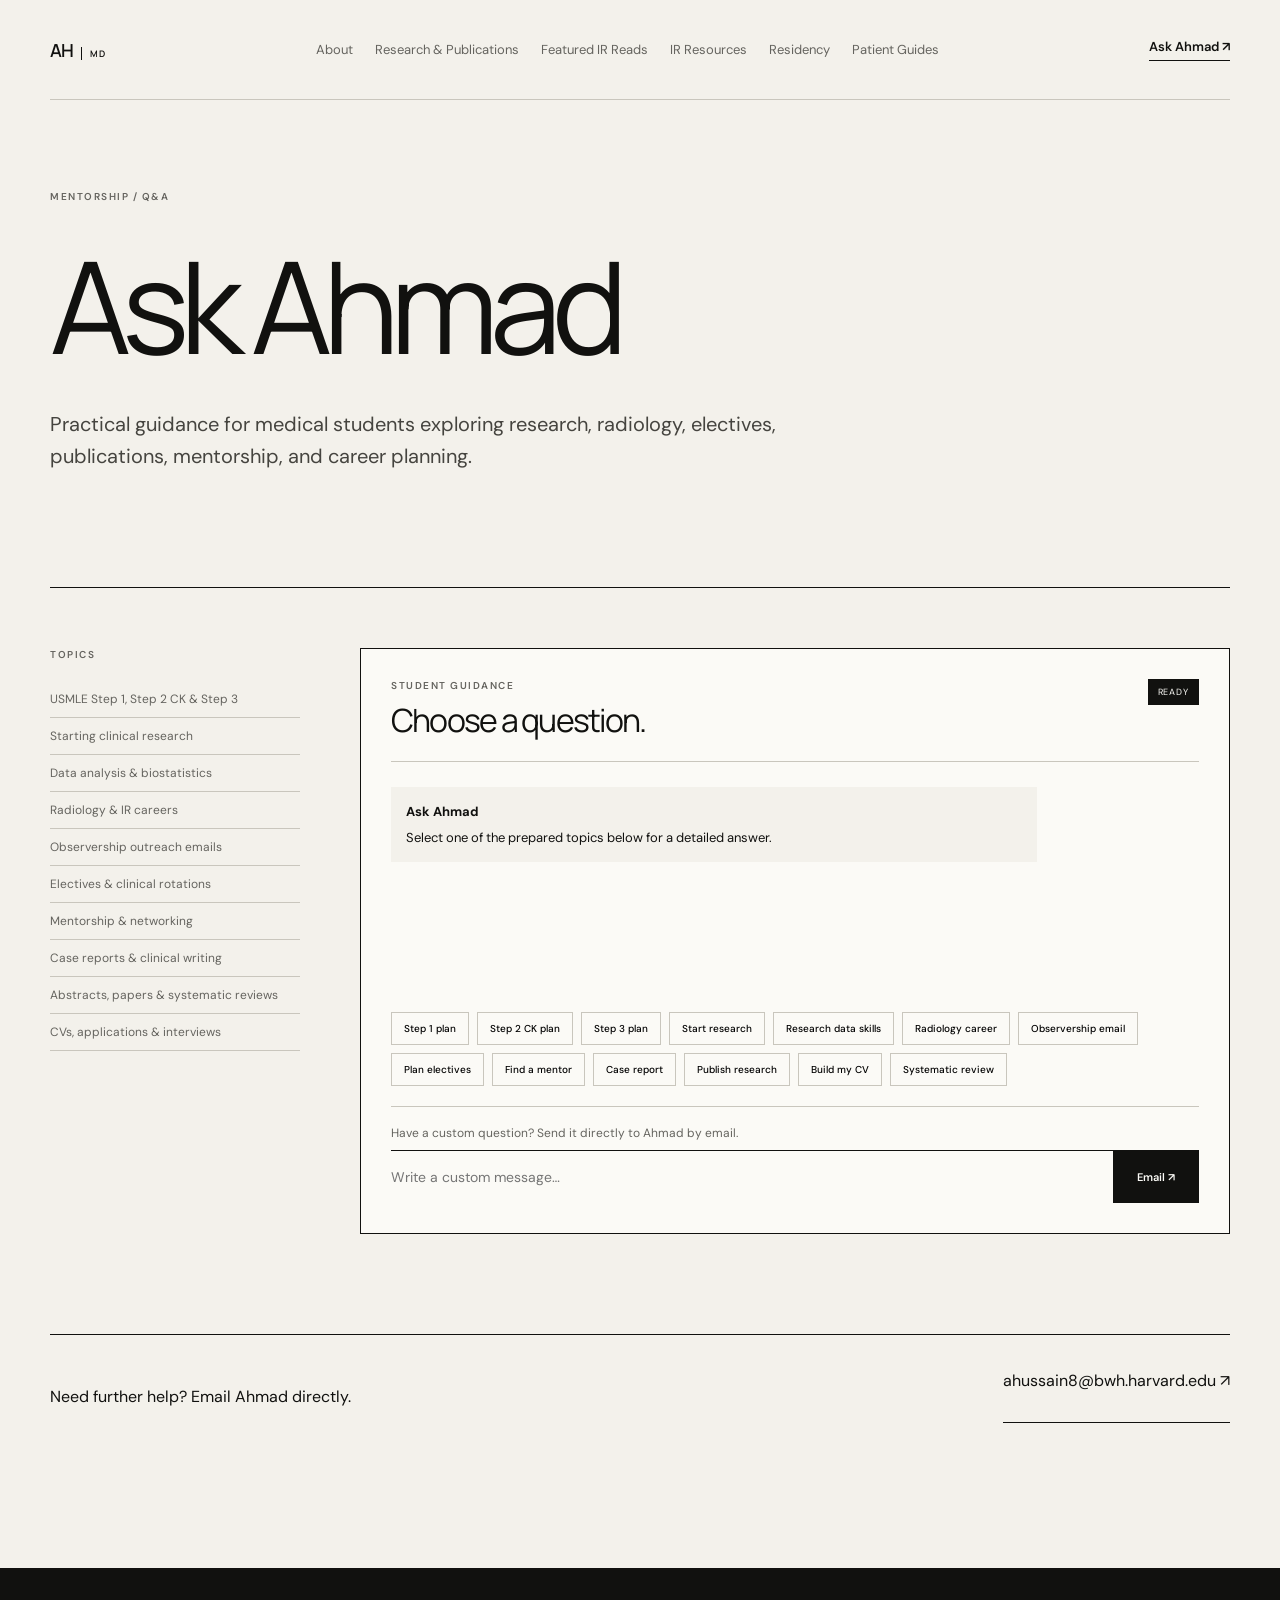
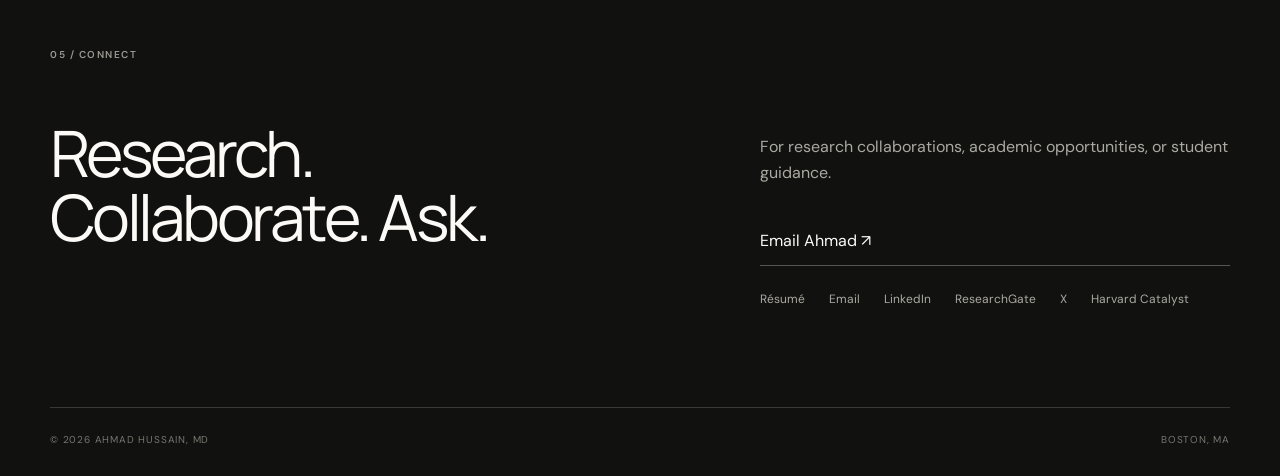
==== ask-ahmad.html @ f0d3812d "Improve mobile publications and expand residency guidance" ====
<!doctype html><html lang="en"><head><meta charset="utf-8"><meta name="viewport" content="width=device-width,initial-scale=1"><title>Ask Ahmad | Ahmad Hussain, MD</title><meta name="description" content="Ask Ahmad about research, radiology, mentorship, and medical career planning."><link rel="stylesheet" href="style.css?v=15"></head><body>
<nav class="nav shell"><a class="monogram" href="index.html">AH<span>MD</span></a><div class="navlinks"><a href="index.html">About</a><a href="research.html">Research & Publications</a><a href="featured-reads.html">Featured IR Reads</a><a href="resources.html">IR Resources</a><a href="residency.html">Residency</a><a href="patient-guides.html">Patient Guides</a></div><a class="contact-link active" href="ask-ahmad.html">Ask Ahmad &#8599;&#65038;</a></nav>
<main class="page shell"><header class="page-header"><p class="section-number">Mentorship / Q&A</p><h1>Ask Ahmad</h1><p>Practical guidance for medical students exploring research, radiology, electives, publications, mentorship, and career planning.</p></header>
<section class="ask-layout"><aside><p class="section-number">Topics</p><ul><li>USMLE Step 1, Step 2 CK &amp; Step 3</li><li>Starting clinical research</li><li>Data analysis &amp; biostatistics</li><li>Radiology &amp; IR careers</li><li>Observership outreach emails</li><li>Electives &amp; clinical rotations</li><li>Mentorship &amp; networking</li><li>Case reports &amp; clinical writing</li><li>Abstracts, papers &amp; systematic reviews</li><li>CVs, applications &amp; interviews</li></ul></aside><section class="chatbot-panel" aria-labelledby="ask-title"><div class="chatbot-header"><div><p class="section-number">Student guidance</p><h2 id="ask-title">Choose a question.</h2></div><span>Ready</span></div><div class="chat-window" id="askAhmadMessages" aria-live="polite"><div class="chat-message bot"><strong>Ask Ahmad</strong><span>Select one of the prepared topics below for a detailed answer.</span></div></div><div class="prompt-chips"><button type="button" data-question="How should I prepare for USMLE Step 1?">Step 1 plan</button><button type="button" data-question="How should I prepare for USMLE Step 2 CK?">Step 2 CK plan</button><button type="button" data-question="How should I prepare for USMLE Step 3?">Step 3 plan</button><button type="button" data-question="How do I start clinical research as a medical student?">Start research</button><button type="button" data-question="What data analysis skills do I need for clinical research?">Research data skills</button><button type="button" data-question="How can I build a career in radiology or interventional radiology?">Radiology career</button><button type="button" data-question="How do I write an email requesting an observership?">Observership email</button><button type="button" data-question="How should I choose and prepare for clinical electives?">Plan electives</button><button type="button" data-question="How do I find and work well with a research mentor?">Find a mentor</button><button type="button" data-question="How do I write and publish a case report?">Case report</button><button type="button" data-question="How do I turn a research project into an abstract or paper?">Publish research</button><button type="button" data-question="How can I build a strong radiology CV?">Build my CV</button><button type="button" data-question="How do I conduct a systematic review?">Systematic review</button></div><p class="custom-question-note">Have a custom question? Send it directly to Ahmad by email.</p><form class="chat-form" id="askAhmadForm"><label class="sr-only" for="askAhmadInput">Custom message for Ahmad</label><input id="askAhmadInput" class="chat-input" type="text" placeholder="Write a custom message…" autocomplete="off"><button class="chat-submit" type="submit">Email &#8599;&#65038;</button></form></section></section>
<section class="direct-contact"><p>Need further help? Email Ahmad directly.</p><a href="mailto:ahussain8@bwh.harvard.edu">ahussain8@bwh.harvard.edu &#8599;&#65038;</a></section></main>
<footer><div class="shell footer-grid"><div><p class="section-number">05 / Connect</p><h2>Research.<br>Collaborate. Ask.</h2></div><div class="footer-contact"><p>For research collaborations, academic opportunities, or student guidance.</p><a href="mailto:ahussain8@bwh.harvard.edu">Email Ahmad &#8599;&#65038;</a><div><a href="Ahmad_Hussain_Resume.pdf" download>Résumé</a><a href="mailto:ahussain8@bwh.harvard.edu">Email</a><a href="https://www.linkedin.com/in/ahmad-hussain-md-6a63331b9" target="_blank" rel="noopener noreferrer">LinkedIn</a><a href="https://www.researchgate.net/profile/Ahmad-Hussain-10" target="_blank" rel="noopener noreferrer">ResearchGate</a><a href="https://x.com/ahmadhussainmd" target="_blank" rel="noopener noreferrer">X</a><a href="https://connects.catalyst.harvard.edu/profiles/display/305784934" target="_blank" rel="noopener noreferrer">Harvard Catalyst</a></div></div></div><div class="shell copyright"><span>© 2026 Ahmad Hussain, MD</span><span>Boston, MA</span></div></footer><script src="askahmad.js?v=5"></script></body></html>
---- style.css ----
@import url('https://fonts.googleapis.com/css2?family=DM+Sans:wght@400;500;600&family=Manrope:wght@400;500;600&display=swap');
:root{--paper:#f3f1eb;--ink:#11110f;--muted:#65645f;--line:#c9c6bd;--white:#fbfaf6}*{box-sizing:border-box}html{scroll-behavior:smooth}body{margin:0;background:var(--paper);color:var(--ink);font-family:"DM Sans",Arial,sans-serif}a{color:inherit;text-decoration:none}.shell{width:min(1180px,calc(100% - 48px));margin:auto}.nav{height:100px;display:flex;align-items:center;justify-content:space-between;border-bottom:1px solid var(--line);font-size:13px}.monogram{font:600 18px "Manrope";letter-spacing:-.06em}.monogram span{margin-left:8px;padding-left:8px;border-left:1px solid;font-size:9px;letter-spacing:.1em}.navlinks,.socials{display:flex;gap:22px;color:var(--muted)}.contact-link{border-bottom:1px solid;padding-bottom:5px}.hero{min-height:760px;padding:92px 0 45px;display:flex;flex-direction:column}.eyebrow,.section-number{text-transform:uppercase;letter-spacing:.15em;font-size:10px;font-weight:600}.eyebrow{display:flex;gap:10px;align-items:center;color:var(--muted)}.eyebrow i{width:6px;height:6px;background:var(--ink);border-radius:50%}.hero h1{font:400 clamp(65px,10.5vw,145px)/.88 "Manrope";letter-spacing:-.075em;margin:70px 0 55px;white-space:nowrap}.hero h1 span{color:var(--ink)}.hero-grid{display:grid;grid-template-columns:1.75fr .6fr .72fr;gap:38px;margin-top:auto;align-items:end}.lead{font:400 clamp(24px,3vw,40px)/1.18 "Manrope";letter-spacing:-.035em;margin:0}.portrait{margin:0;min-height:245px;position:relative;overflow:hidden;background:#d7d5cf;align-self:stretch}.portrait img{position:absolute;width:100%;height:100%;object-fit:cover;object-position:center 23%;filter:saturate(.78) contrast(1.03)}.portrait figcaption{position:absolute;bottom:0;background:var(--ink);color:var(--white);padding:8px 10px;font-size:8px;text-transform:uppercase;letter-spacing:.12em}.hero-meta{border-left:1px solid var(--line);padding-left:28px;font-size:13px}.hero-meta p{color:var(--muted);margin:0 0 8px}.hero-meta p:last-child{margin-top:14px}.hero-footer{border-top:1px solid var(--line);margin-top:58px;padding-top:25px;display:flex;justify-content:space-between;font-size:12px}.primary{font-weight:600}.section-rule{border-top:1px solid var(--ink);padding:38px 0 120px}.section-number{color:var(--muted);margin:0}.statement,.section-head{display:grid;grid-template-columns:1fr 3fr;gap:60px}.section-head{margin-bottom:75px}h2{font:400 clamp(42px,5vw,70px)/1 "Manrope";letter-spacing:-.055em;margin:0}.statement>div>p{max-width:730px;color:#45443f;font-size:18px;line-height:1.65;margin:50px 0 65px}.metrics{border-top:1px solid var(--line);display:grid;grid-template-columns:repeat(3,1fr);padding-top:24px}.metrics div{display:flex;align-items:end;gap:16px}.metrics strong{font:400 52px/1 "Manrope"}.metrics span{color:var(--muted);font-size:11px}.timeline article{display:grid;grid-template-columns:60px 150px 1.15fr 1.4fr;gap:30px;padding:34px 0;border-top:1px solid var(--line)}.timeline article:last-child{border-bottom:1px solid var(--line)}.index,.date{color:var(--muted);font-size:11px}.role h3,.pub-list h3,.edu-grid h3{font:500 20px/1.25 "Manrope";margin:0 0 7px}.role p,.description{font-size:13px;line-height:1.55;margin:0}.role p,.description{color:var(--muted)}.clinical-strip{margin-top:38px;display:grid;grid-template-columns:210px 1fr;font-size:12px;color:var(--muted)}.clinical-strip span{color:var(--ink);font-weight:600;text-transform:uppercase;font-size:10px}.pub-list{border-top:1px solid var(--line)}.pub-list a{display:grid;grid-template-columns:60px 1fr 24px;gap:25px;align-items:center;padding:29px 0;border-bottom:1px solid var(--line)}.pub-list a>span,.pub-list p{color:var(--muted);font-size:11px}.pub-list p{margin:0;text-transform:uppercase;letter-spacing:.06em}.pub-list b{font-weight:400}.edu-grid{display:grid;grid-template-columns:repeat(3,1fr);gap:1px;background:var(--line);border:1px solid var(--line)}.edu-grid article{background:var(--paper);padding:35px;min-height:260px;display:flex;flex-direction:column}.edu-grid span{font-size:10px;color:var(--muted);text-transform:uppercase;letter-spacing:.1em}.edu-grid h3{font-size:24px;margin-top:55px}.edu-grid p{margin-top:auto;color:var(--muted);font-size:13px;line-height:1.6}footer{background:var(--ink);color:var(--white);padding:80px 0 30px}.footer-grid{display:grid;grid-template-columns:1.3fr 1fr;gap:100px}.footer-grid .section-number{color:#9a9993;margin-bottom:60px}.footer-contact{padding-top:70px}.footer-contact>p{color:#aaa9a3;line-height:1.6;margin-bottom:45px}.footer-contact>a{display:block;border-bottom:1px solid #555;padding-bottom:14px}.footer-contact div{display:flex;gap:24px;margin-top:25px;color:#aaa9a3;font-size:12px}.copyright{border-top:1px solid #393936;margin-top:100px;padding-top:25px;display:flex;justify-content:space-between;color:#777670;font-size:10px;text-transform:uppercase;letter-spacing:.08em}
@media(max-width:800px){.shell{width:min(100% - 30px,1180px)}.nav{height:76px}.navlinks{display:none}.hero{padding-top:70px}.hero h1{white-space:normal;font-size:20vw;margin:60px 0 45px}.hero-grid,.statement,.section-head,.footer-grid{grid-template-columns:1fr}.hero-grid{gap:28px}.portrait{min-height:420px;order:-1}.hero-meta{border-left:0;border-top:1px solid var(--line);padding:20px 0 0}.section-rule{padding-bottom:80px}.timeline article{grid-template-columns:35px 1fr;gap:15px}.timeline .date,.role,.description{grid-column:2}.edu-grid{grid-template-columns:1fr}.footer-grid{gap:20px}.footer-contact{padding-top:20px}}
@media(max-width:480px){.metrics{grid-template-columns:1fr}.metrics div{border-bottom:1px solid var(--line);padding:15px 0}.hero-footer{gap:20px}.socials{flex-direction:column;gap:8px}.pub-list a{grid-template-columns:35px 1fr 15px;gap:12px}.footer-contact>a{font-size:14px}}

/* Interior pages */
.nav a.active{color:var(--ink);font-weight:600}.page{padding-bottom:110px}.page-header{padding:90px 0 95px;border-bottom:1px solid var(--ink)}.page-header h1{font:400 clamp(64px,10vw,132px)/.9 "Manrope";letter-spacing:-.07em;margin:45px 0}.page-header>p:last-child{max-width:760px;font:400 20px/1.6 "DM Sans";color:#45443f}.focus-summary{display:grid;grid-template-columns:1fr 3fr;gap:60px;margin:55px 0 120px;padding:24px 0;border-top:1px solid var(--line);border-bottom:1px solid var(--line)}.focus-summary>p{margin:0;color:var(--muted);font-size:10px;font-weight:600;letter-spacing:.15em;text-transform:uppercase}.focus-summary>div{display:flex;flex-wrap:wrap;gap:10px}.focus-summary span{border:1px solid var(--ink);padding:10px 13px;font-size:12px;line-height:1.15}.content-section{display:grid;grid-template-columns:1fr 2fr;gap:80px;border-top:1px solid var(--ink);padding:38px 0 100px}.content-section>div:first-child h2,.paper-heading h2{font-size:42px;margin-top:25px}.prose>p{font-size:18px;line-height:1.7;margin:0 0 25px}.prose article{padding:0 0 35px;margin-bottom:35px;border-bottom:1px solid var(--line)}.prose article span{font-size:10px;text-transform:uppercase;letter-spacing:.1em;color:var(--muted)}.prose article h3{font:500 27px "Manrope";margin:12px 0}.prose article p{color:var(--muted);line-height:1.65}.long-timeline{margin:60px 0 120px}.long-timeline article{display:grid;grid-template-columns:220px 1fr;gap:55px;border-top:1px solid var(--line);padding:34px 0}.long-timeline time{font-size:11px;color:var(--muted);text-transform:uppercase;letter-spacing:.08em}.long-timeline h2{font-size:27px;margin-bottom:8px}.long-timeline h3{font-size:13px;font-weight:500;color:var(--muted);margin:0 0 20px}.long-timeline p{max-width:720px;line-height:1.65;color:#45443f}.paper-section{display:grid;grid-template-columns:280px 1fr;gap:55px;padding:60px 0 80px;border-bottom:1px solid var(--ink)}.all-papers>a,.paper-static{display:grid;grid-template-columns:35px 1fr 20px;gap:20px;padding:25px 0;border-top:1px solid var(--line)}.all-papers>a:last-child{border-bottom:1px solid var(--line)}.all-papers span{font-size:10px;color:var(--muted)}.all-papers h3{font:500 18px/1.35 "Manrope";margin:0 0 8px}.all-papers p{font-size:11px;text-transform:uppercase;letter-spacing:.04em;color:var(--muted);margin:0}.all-papers b{font-weight:400}.text-link{display:inline-block;margin-top:30px;border-bottom:1px solid;padding-bottom:5px;font-size:12px}.mini-footer{display:flex;justify-content:space-between;align-items:center;padding-top:20px;font-size:11px;color:#aaa9a3}.mini-footer nav{display:flex;gap:25px}.ask-layout{display:grid;grid-template-columns:250px 1fr;gap:60px;padding:60px 0 100px}.ask-layout aside ul{list-style:none;padding:20px 0;margin:0}.ask-layout aside li{padding:10px 0;border-bottom:1px solid var(--line);font-size:12px;color:var(--muted)}.chatbot-panel{border:1px solid var(--ink);background:var(--white);padding:30px}.chatbot-header{display:flex;justify-content:space-between;align-items:start;border-bottom:1px solid var(--line);padding-bottom:25px}.chatbot-header h2{font-size:32px;margin-top:12px}.chatbot-header>span{text-transform:uppercase;font-size:9px;letter-spacing:.1em;padding:7px 10px;background:var(--ink);color:var(--white)}.chat-window{min-height:250px;max-height:420px;overflow:auto;padding:25px 0}.chat-message{max-width:80%;display:flex;flex-direction:column;gap:6px;padding:15px;margin-bottom:12px;font-size:13px;line-height:1.5}.chat-message.bot{background:var(--paper)}.chat-message.user{background:var(--ink);color:var(--white);margin-left:auto}.prompt-chips{display:flex;flex-wrap:wrap;gap:8px;margin-bottom:15px}.prompt-chips button{border:1px solid var(--line);background:transparent;padding:9px 12px;font:500 10px "DM Sans";cursor:pointer}.chat-form{display:grid;grid-template-columns:1fr auto;border-top:1px solid var(--ink)}.chat-input{border:0;background:transparent;padding:17px 0;font:14px "DM Sans";outline:none}.chat-submit{border:0;background:var(--ink);color:var(--white);padding:0 24px;font:600 11px "DM Sans";cursor:pointer}.sr-only{position:absolute;width:1px;height:1px;overflow:hidden;clip:rect(0,0,0,0)}.direct-contact{border-top:1px solid var(--ink);padding:35px 0;display:flex;justify-content:space-between}.direct-contact a{border-bottom:1px solid}.contact-cards{display:grid;grid-template-columns:1fr 1fr;margin-top:60px;border-top:1px solid var(--line);border-left:1px solid var(--line)}.contact-cards a{min-height:220px;padding:30px;border-right:1px solid var(--line);border-bottom:1px solid var(--line);display:flex;flex-direction:column}.contact-cards span{font-size:10px;color:var(--muted);text-transform:uppercase;letter-spacing:.1em}.contact-cards strong{font:500 21px "Manrope";margin-top:auto}.contact-cards b{align-self:end;font-weight:400}
@media(max-width:800px){.page-header{padding:70px 0}.focus-summary{grid-template-columns:1fr;gap:24px}.content-section,.paper-section{grid-template-columns:1fr;gap:35px}.long-timeline article{grid-template-columns:1fr;gap:15px}.ask-layout{grid-template-columns:1fr}.contact-cards{grid-template-columns:1fr}.mini-footer{align-items:flex-start;gap:25px}.mini-footer nav{flex-wrap:wrap;justify-content:flex-end}}
@media(max-width:480px){.page-header h1{font-size:19vw}.paper-section{padding-top:45px}.all-papers>a{grid-template-columns:26px 1fr 12px;gap:10px}.chatbot-panel{padding:18px}.mini-footer{flex-direction:column}.mini-footer nav{justify-content:flex-start}}

/* Streamlined research focus */
.focus-summary>div{max-width:750px;font:400 clamp(18px,2vw,25px)/1.45 "Manrope";letter-spacing:-.03em}.focus-summary span{white-space:nowrap}.focus-summary i{font-style:normal;color:var(--muted);padding:0 7px}

/* Radiology resources */
.applicant-guide{display:grid;grid-template-columns:280px 1fr;gap:55px;border-top:1px solid var(--ink);padding:38px 0 85px}.applicant-guide>.resource-heading h2{font-size:42px;margin-top:25px}.applicant-guide>.resource-heading>p:last-child{color:var(--muted);font-size:12px;line-height:1.55}.applicant-guide ol{list-style:none;padding:0;margin:0;border-top:1px solid var(--line)}.applicant-guide li{display:grid;grid-template-columns:38px 1fr;gap:16px;padding:23px 0;border-bottom:1px solid var(--line)}.applicant-guide li>span{font-size:10px;color:var(--muted);padding-top:4px}.applicant-guide h3{font:500 19px/1.35 "Manrope";margin:0 0 7px}.applicant-guide li p{max-width:720px;color:var(--muted);font-size:13px;line-height:1.6;margin:0}
.open-house-section{display:grid;grid-template-columns:280px 1fr;gap:55px;border-top:1px solid var(--ink);padding:38px 0 85px}.open-house-section>.resource-heading h2{font-size:42px;margin-top:25px}.open-house-section>.resource-heading>p:not(.section-number){color:var(--muted);font-size:12px;line-height:1.55}.open-house-groups{display:grid;grid-template-columns:1fr 1fr;gap:42px}.open-house-label{display:flex;justify-content:space-between;align-items:baseline;padding-bottom:15px;border-bottom:1px solid var(--ink)}.open-house-label h3{font:500 21px "Manrope";margin:0}.open-house-label span{color:var(--muted);font-size:9px;text-transform:uppercase;letter-spacing:.08em}.open-house-list>a{display:grid;grid-template-columns:76px minmax(0,1fr) auto;gap:14px;align-items:center;padding:18px 0;border-bottom:1px solid var(--line)}.open-house-list time{display:flex;flex-direction:column;gap:4px}.open-house-list time strong{font-size:11px;letter-spacing:.08em}.open-house-list time span,.open-house-list p{color:var(--muted);font-size:10px;margin:0}.open-house-list h4{font:500 15px/1.3 "Manrope";margin:0 0 4px}.open-house-list b{font-size:10px;font-weight:600;white-space:nowrap}
.resource-intro{display:grid;grid-template-columns:1fr 3fr;gap:60px;padding:60px 0 100px}.resource-intro>p{margin:0;color:var(--muted);font-size:10px;font-weight:600;letter-spacing:.15em;text-transform:uppercase}.resource-intro h2{font-size:clamp(38px,5vw,62px);margin:0 0 25px}.resource-intro div>p{max-width:600px;color:#45443f;font-size:17px;line-height:1.7}.resource-section{display:grid;grid-template-columns:280px 1fr;gap:55px;border-top:1px solid var(--ink);padding:38px 0 85px}.resource-heading h2{font-size:42px;margin-top:25px}.resource-list{border-top:1px solid var(--line)}.resource-item{display:grid;grid-template-columns:35px 1fr auto;gap:20px;align-items:start;padding:25px 0;border-bottom:1px solid var(--line)}.resource-item>span{font-size:10px;color:var(--muted);padding-top:4px}.resource-item h3{font:500 20px/1.35 "Manrope";margin:0 0 8px}.resource-item p{font-size:11px;text-transform:uppercase;letter-spacing:.04em;color:var(--muted);margin:0}.resource-item b{font-size:11px;font-weight:600;white-space:nowrap;padding-top:4px}.resource-loading,.resource-empty{color:var(--muted);font-size:14px;line-height:1.6;padding:25px 0;margin:0}.resource-empty a{color:var(--ink);border-bottom:1px solid}.resource-note{display:grid;grid-template-columns:280px 1fr;gap:55px;border-top:1px solid var(--line);padding:30px 0 0;color:var(--muted);font-size:12px;line-height:1.65}.resource-note p{margin:0}.resource-note p:first-child{font-size:10px;font-weight:600;letter-spacing:.15em;text-transform:uppercase;color:var(--ink)}
@media(max-width:800px){.resource-intro,.resource-section,.resource-note,.applicant-guide,.open-house-section{grid-template-columns:1fr;gap:28px}.resource-intro{padding:55px 0 75px}.resource-section,.applicant-guide,.open-house-section{padding-bottom:65px}.open-house-groups{grid-template-columns:1fr;gap:40px}.resource-item{grid-template-columns:28px 1fr}.resource-item b{grid-column:2;padding-top:0}}

.chat-follow-up{display:block;width:max-content;max-width:100%;margin:2px 0 22px;padding-bottom:4px;border-bottom:1px solid var(--ink);font-size:12px;font-weight:600}

.hero h1{font-size:clamp(55px,8.5vw,112px)}.affiliation-mark{display:flex;gap:12px;align-items:center;margin-top:20px;color:var(--muted);font-size:9px;font-weight:600;letter-spacing:.11em;text-transform:uppercase}.affiliation-mark i{height:16px;border-left:1px solid var(--line)}

.article-link{font-size:11px;font-weight:600;white-space:nowrap;padding-top:4px}.article-abstract{margin-top:16px;border-top:1px solid var(--line);padding-top:12px}.article-abstract summary{cursor:pointer;font-size:11px;font-weight:600}.article-abstract p{margin:12px 0 0!important;font-size:13px!important;line-height:1.65;text-transform:none!important;letter-spacing:0!important;color:#45443f!important}

.resource-heading>a{display:inline-block;margin-top:18px;padding-bottom:4px;border-bottom:1px solid;font-size:11px}.article-abstract strong{font-size:10px;letter-spacing:.12em;text-transform:uppercase}.article-actions{display:flex;gap:20px;margin-top:15px}.article-actions a{font-size:11px;font-weight:600;border-bottom:1px solid;padding-bottom:3px}

.meeting-list{display:grid;grid-template-columns:repeat(3,1fr);border-top:1px solid var(--line);border-left:1px solid var(--line)}.meeting-list a{min-height:210px;padding:24px;border-right:1px solid var(--line);border-bottom:1px solid var(--line);display:flex;flex-direction:column}.meeting-list span{font-size:10px;color:var(--muted);letter-spacing:.12em}.meeting-list strong{font:500 20px/1.3 "Manrope";margin-top:35px}.meeting-list small{color:var(--muted);margin-top:7px}.meeting-list b{font-size:11px;margin-top:auto;font-weight:600}.resource-heading>p:last-child{color:var(--muted);font-size:12px;line-height:1.55}@media(max-width:800px){.meeting-list{grid-template-columns:1fr}}

/* Final layout refinements */
.footer-contact div{flex-wrap:wrap;gap:16px 24px}.mini-footer nav{flex-wrap:wrap;justify-content:flex-end;gap:12px 22px}.focus-summary>div{max-width:820px;display:flex;flex-wrap:wrap;gap:9px;font:inherit;letter-spacing:normal}.focus-summary span{white-space:normal;border:1px solid var(--line);background:rgba(251,250,246,.35);padding:10px 13px;font:500 12px/1.2 "DM Sans"}.focus-summary i{display:none}.compact-trials{padding-bottom:25px}.compact-trials>div:first-child h2{font-size:32px}.compact-trials .prose article{padding-bottom:22px;margin-bottom:22px}.compact-trials .prose article h3{font-size:20px}.compact-trials .prose article p{font-size:13px;line-height:1.55;margin-bottom:0}.meeting-list{display:flex;flex-direction:column;border:0;border-top:1px solid var(--line)}.meeting-list a{min-height:0;padding:22px 0;border:0;border-bottom:1px solid var(--line);display:grid;grid-template-columns:90px minmax(210px,1.25fr) minmax(160px,1fr) auto;gap:24px;align-items:center}.meeting-list strong{font:500 18px/1.3 "Manrope";margin:0}.meeting-list small{margin:0}.meeting-list b{margin:0;white-space:nowrap}
@media(max-width:800px){.meeting-list a{grid-template-columns:1fr;gap:7px;padding:20px 0}.meeting-list strong{margin-top:4px}.compact-trials>div:first-child h2{font-size:28px}}
@media(max-width:800px){.nav{height:auto;min-height:76px;flex-wrap:wrap;padding-top:20px}.navlinks{display:flex;order:3;width:100%;gap:22px;overflow-x:auto;padding:17px 0 15px;margin-top:18px;border-top:1px solid var(--line);scrollbar-width:none}.navlinks::-webkit-scrollbar{display:none}.navlinks a{white-space:nowrap}.contact-link{margin-left:auto}.resource-note a{border-bottom:1px solid}}

/* Phone layout */
@media(max-width:600px){
  .shell{width:calc(100% - 32px)}
  .nav{display:grid;grid-template-columns:auto 1fr;align-items:center;min-height:0;height:auto;padding:18px 0 0;overflow:hidden}
  .monogram{font-size:17px}
  .contact-link{grid-column:2;grid-row:1;justify-self:end;margin:0;font-size:12px}
  .navlinks{grid-column:1/-1;order:initial;width:100%;display:grid;grid-template-columns:repeat(2,minmax(0,1fr));gap:0;margin:16px 0 0;padding:0;border-top:1px solid var(--line);overflow:visible}
  .navlinks a{min-width:0;white-space:normal;padding:11px 8px 11px 0;border-bottom:1px solid var(--line);font-size:11px;line-height:1.25}
  .navlinks a:nth-child(even){padding-left:12px;border-left:1px solid var(--line)}
  .navlinks a:last-child:nth-child(odd){grid-column:1/-1}

  .hero{min-height:0;padding:48px 0 48px}
  .eyebrow{align-items:flex-start;line-height:1.45}
  .eyebrow i{flex:0 0 6px;margin-top:4px}
  .hero h1{font-size:clamp(46px,13vw,54px);line-height:.92;letter-spacing:-.055em;word-spacing:.08em;margin:42px 0 32px}
  .hero-grid{margin-top:0;gap:25px}
  .portrait{min-height:360px}
  .lead{font-size:clamp(25px,7.5vw,30px);line-height:1.16}
  .hero-meta{font-size:12px}
  .hero-footer{margin-top:38px}

  .section-rule{padding:30px 0 68px}
  .statement,.section-head{gap:34px}
  .statement h2,.section-head h2{font-size:38px;line-height:1.02}
  .statement>div>p{font-size:16px;line-height:1.65;margin:30px 0 38px}
  .section-head{margin-bottom:40px}
  .edu-grid article{min-height:210px;padding:27px}
  .edu-grid h3{font-size:21px;margin-top:38px}

  .page{padding-bottom:75px}
  .page-header{padding:52px 0 58px}
  .page-header h1{font-size:clamp(42px,14vw,56px);line-height:.95;letter-spacing:-.055em;margin:34px 0 30px;overflow-wrap:anywhere}
  .page-header>p:last-child{font-size:17px;line-height:1.55}
  .focus-summary{margin:38px 0 70px;gap:20px}
  .focus-summary>div{gap:7px}
  .focus-summary span{font-size:11px;padding:9px 10px}
  .content-section,.paper-section{gap:28px;padding:30px 0 65px}
  .content-section>div:first-child h2,.paper-heading h2,.resource-heading h2{font-size:34px;margin-top:18px}
  .prose>p{font-size:16px;line-height:1.65}
  .prose article h3{font-size:23px}
  .long-timeline{margin:45px 0 75px}
  .long-timeline article{padding:25px 0}
  .all-papers>a,.paper-static{grid-template-columns:26px minmax(0,1fr) 14px;gap:10px;padding:21px 0}
  .paper-section,.all-papers,.all-papers>a,.paper-static{min-width:0}
  .all-papers>a,.paper-static{overflow:hidden}
  .all-papers h3{font-size:16px;overflow-wrap:anywhere}
  .all-papers p{font-size:10px;line-height:1.45;overflow-wrap:anywhere}

  .resource-intro{padding:42px 0 65px;gap:22px}
  .resource-intro h2{font-size:38px;line-height:1.02}
  .resource-intro div>p{font-size:16px}
  .resource-section{gap:24px;padding:30px 0 60px}
  .applicant-guide,.open-house-section{gap:24px;padding:30px 0 60px}
  .applicant-guide>.resource-heading h2,.open-house-section>.resource-heading h2{font-size:34px;margin-top:18px}
  .applicant-guide li{grid-template-columns:30px minmax(0,1fr);gap:10px}
  .open-house-groups{gap:34px}.open-house-label{align-items:flex-start;gap:12px}.open-house-label span{text-align:right}.open-house-list>a{grid-template-columns:65px minmax(0,1fr);gap:10px}.open-house-list b{grid-column:2}
  .resource-item{grid-template-columns:38px minmax(0,1fr);gap:12px;padding:21px 0}
  .resource-item h3{font-size:17px}
  .resource-item p{font-size:10px;line-height:1.45;overflow-wrap:anywhere}
  .resource-item b{grid-column:2}
  .resource-note{gap:18px}
  .meeting-list a{padding:18px 0}

  .ask-layout{gap:34px;padding:42px 0 70px}
  .chatbot-panel{padding:18px}
  .chatbot-header h2{font-size:27px}
  .chat-message{max-width:100%;font-size:13px;line-height:1.55}
  .prompt-chips{gap:6px}
  .prompt-chips button{padding:9px 10px;font-size:9px}
  .chat-form{grid-template-columns:minmax(0,1fr) auto}
  .chat-input{min-width:0;font-size:13px}
  .chat-submit{padding:0 17px}
  .direct-contact{flex-direction:column;gap:12px;line-height:1.5}

  footer{padding:56px 0 24px}
  .footer-grid{gap:8px}
  .footer-grid h2{font-size:40px}
  .footer-grid .section-number{margin-bottom:36px}
  .footer-contact{padding-top:24px}
  .footer-contact>p{margin-bottom:30px}
  .footer-contact div{display:grid;grid-template-columns:repeat(2,minmax(0,1fr));gap:14px 20px}
  .copyright{margin-top:58px;gap:20px}
}

/* Patient guides and profile details */
.profile-notes{display:grid;grid-template-columns:1fr 2fr;border-top:1px solid var(--line);border-left:1px solid var(--line);margin-top:-72px;margin-bottom:110px}.profile-notes article{min-height:150px;padding:28px;border-right:1px solid var(--line);border-bottom:1px solid var(--line);display:flex;flex-direction:column;justify-content:space-between}.profile-notes h3{font:500 20px/1.45 "Manrope";letter-spacing:-.025em;margin:32px 0 0}.guide-notice{display:grid;grid-template-columns:280px 1fr;gap:55px;padding:27px 0;border-bottom:1px solid var(--line);font-size:13px;line-height:1.65}.guide-notice strong{font:500 16px "Manrope"}.guide-notice p{margin:0;color:var(--muted);max-width:760px}.guide-index{display:grid;grid-template-columns:repeat(3,1fr);border-left:1px solid var(--line);margin:60px 0 120px}.guide-index a{min-height:190px;border-top:1px solid var(--line);border-right:1px solid var(--line);border-bottom:1px solid var(--line);padding:25px;display:flex;flex-direction:column}.guide-index span,.guide-index small{font-size:10px;color:var(--muted);letter-spacing:.08em}.guide-index strong{font:500 21px/1.25 "Manrope";margin:auto 0 9px}.patient-article{display:grid;grid-template-columns:280px 1fr;gap:55px;border-top:1px solid var(--ink);padding:42px 0 110px;scroll-margin-top:24px}.patient-article>header{position:sticky;top:24px;align-self:start}.patient-article h2{font-size:42px;margin:25px 0 22px}.article-deck{color:var(--muted);line-height:1.6;font-size:14px}.patient-copy>section{display:grid;grid-template-columns:190px 1fr;gap:35px;padding:0 0 30px;margin-bottom:30px;border-bottom:1px solid var(--line)}.patient-copy h3{font:500 19px/1.35 "Manrope";margin:0}.patient-copy p{font-size:16px;line-height:1.75;color:#45443f;margin:0}.patient-copy ul{margin:0;padding-left:18px;color:#45443f;font-size:15px;line-height:1.7}.article-sources{background:transparent;color:var(--ink);padding:25px 0;border-top:1px solid var(--ink);display:flex;flex-wrap:wrap;gap:16px 28px;align-items:center}.article-sources p{font-size:10px!important;font-weight:600;text-transform:uppercase;letter-spacing:.12em;color:var(--muted)!important}.article-sources a{font-size:12px;border-bottom:1px solid;padding-bottom:3px}
@media(max-width:800px){.profile-notes{margin-top:-40px;margin-bottom:75px}.guide-notice,.patient-article{grid-template-columns:1fr;gap:25px}.guide-index{margin:45px 0 80px}.patient-article>header{position:static}.patient-copy>section{grid-template-columns:1fr;gap:14px}}
@media(max-width:600px){.profile-notes{grid-template-columns:1fr;margin-top:-25px;margin-bottom:65px}.profile-notes article{min-height:125px;padding:23px}.profile-notes h3{font-size:17px;margin-top:24px}.guide-index{grid-template-columns:1fr}.guide-index a{min-height:130px}.patient-article{padding:32px 0 75px}.patient-article h2{font-size:34px}.patient-copy p{font-size:15px}.article-sources{align-items:flex-start;flex-direction:column;gap:13px}}

/* Residency guide and custom questions */
.custom-question-note{margin:20px 0 8px;padding-top:17px;border-top:1px solid var(--line);color:var(--muted);font-size:12px;line-height:1.5}.residency-portal-card{display:grid;grid-template-columns:280px 1fr;gap:55px;border-top:1px solid var(--ink);border-bottom:1px solid var(--line);padding:38px 0 55px;margin-bottom:85px}.residency-portal-card h2{font-size:42px;margin:0 0 18px}.residency-portal-card div>p{max-width:680px;color:var(--muted);font-size:14px;line-height:1.65}.residency-portal-card a{display:inline-block;margin-top:12px;padding-bottom:4px;border-bottom:1px solid;font-size:12px;font-weight:600}.deadline-section,.pathway-section,.program-checklist{display:grid;grid-template-columns:280px 1fr;gap:55px;border-top:1px solid var(--ink);padding:38px 0 90px}.deadline-section>.resource-heading h2,.pathway-section>.resource-heading h2,.program-checklist>.resource-heading h2{font-size:42px;margin-top:25px}.deadline-section>.resource-heading>p:not(.section-number),.pathway-section>.resource-heading>p:not(.section-number),.program-checklist>.resource-heading>p:not(.section-number){color:var(--muted);font-size:12px;line-height:1.55}.deadline-list{border-top:1px solid var(--line)}.deadline-list article{display:grid;grid-template-columns:72px minmax(0,1fr) 48px;gap:18px;padding:22px 0;border-bottom:1px solid var(--line);align-items:start}.deadline-list time{font:600 11px "DM Sans";letter-spacing:.08em}.deadline-list h3{font:500 18px/1.35 "Manrope";margin:0 0 7px}.deadline-list p{max-width:690px;color:var(--muted);font-size:12px;line-height:1.55;margin:0}.deadline-list article>span{color:var(--muted);font-size:9px;text-align:right;letter-spacing:.08em}.pathway-grid{display:grid;grid-template-columns:repeat(3,1fr);border-top:1px solid var(--line);border-left:1px solid var(--line)}.pathway-grid article{min-height:315px;padding:27px;border-right:1px solid var(--line);border-bottom:1px solid var(--line);display:flex;flex-direction:column}.pathway-grid article>span{font-size:9px;color:var(--muted);letter-spacing:.1em}.pathway-grid h3{font:500 21px/1.3 "Manrope";margin:48px 0 15px}.pathway-grid p{color:var(--muted);font-size:12px;line-height:1.65;margin:0}.pathway-grid a{margin-top:auto;padding-top:30px;font-size:11px;font-weight:600}.program-checklist ul{list-style:none;padding:0;margin:0;border-top:1px solid var(--line)}.program-checklist li{display:grid;grid-template-columns:38px 1fr;gap:15px;padding:20px 0;border-bottom:1px solid var(--line)}.program-checklist li span{font-size:10px;color:var(--muted)}.program-checklist li p{font-size:13px;line-height:1.55;margin:0}
@media(max-width:800px){.residency-portal-card,.deadline-section,.pathway-section,.program-checklist{grid-template-columns:1fr;gap:26px}.pathway-grid{grid-template-columns:1fr}.pathway-grid article{min-height:230px}.deadline-section,.pathway-section,.program-checklist{padding-bottom:65px}}
@media(max-width:600px){.residency-portal-card{grid-template-columns:1fr;gap:22px;padding:30px 0 45px;margin-bottom:60px}.residency-portal-card h2,.deadline-section>.resource-heading h2,.pathway-section>.resource-heading h2,.program-checklist>.resource-heading h2{font-size:34px}.deadline-list article{grid-template-columns:58px minmax(0,1fr);gap:11px}.deadline-list article>span{grid-column:2;text-align:left}.deadline-list h3{font-size:16px}.pathway-grid article{padding:23px;min-height:215px}.pathway-grid h3{margin-top:35px}.custom-question-note{font-size:11px}.chat-form{grid-template-columns:minmax(0,1fr) auto}.chat-submit{padding:0 16px}}

/* Residency listening and viewing */
.residency-media{display:grid;grid-template-columns:280px 1fr;gap:55px;border-top:1px solid var(--ink);padding:38px 0 90px}.residency-media>.resource-heading h2{font-size:42px;margin-top:25px}.residency-media>.resource-heading>p:not(.section-number){color:var(--muted);font-size:12px;line-height:1.55}.media-columns{display:grid;grid-template-columns:repeat(2,minmax(0,1fr));gap:42px}.media-label{display:flex;justify-content:space-between;gap:18px;align-items:baseline;padding-bottom:14px;border-bottom:1px solid var(--ink)}.media-label h3{font:500 18px/1.3 "Manrope";margin:0}.media-label span{color:var(--muted);font-size:9px;letter-spacing:.1em;text-transform:uppercase;white-space:nowrap}.media-list>a{display:grid;grid-template-columns:48px minmax(0,1fr);gap:14px;padding:20px 0;border-bottom:1px solid var(--line)}.media-list>a>span{font-size:9px;color:var(--muted);letter-spacing:.08em}.media-list h4{font:500 16px/1.35 "Manrope";margin:0 0 7px}.media-list p{color:var(--muted);font-size:11px;line-height:1.5;margin:0}.media-list b{grid-column:2;font-size:10px;font-weight:600;margin-top:2px}.media-list>a:hover h4{text-decoration:underline;text-underline-offset:4px}
@media(max-width:800px){.residency-media{grid-template-columns:1fr;gap:26px;padding-bottom:65px}.media-columns{gap:28px}}
@media(max-width:600px){.residency-media>.resource-heading h2{font-size:34px}.media-columns{grid-template-columns:1fr}.media-list>a{grid-template-columns:42px minmax(0,1fr);gap:10px}.media-list h4{font-size:15px}}

/* Current residency cycle briefing */
.cycle-brief,.application-tools{display:grid;grid-template-columns:280px 1fr;gap:55px;border-top:1px solid var(--ink);padding:38px 0 90px}.cycle-brief>.resource-heading h2,.application-tools>.resource-heading h2{font-size:42px;margin-top:25px}.cycle-brief>.resource-heading>p:not(.section-number),.application-tools>.resource-heading>p:not(.section-number){color:var(--muted);font-size:12px;line-height:1.55}.brief-grid{display:grid;grid-template-columns:repeat(2,minmax(0,1fr));border-top:1px solid var(--line);border-left:1px solid var(--line)}.brief-grid article{min-height:330px;padding:27px;border-right:1px solid var(--line);border-bottom:1px solid var(--line);display:flex;flex-direction:column}.brief-grid article>span{color:var(--muted);font-size:9px;letter-spacing:.1em}.brief-grid h3{font:500 21px/1.3 "Manrope";margin:44px 0 15px}.brief-grid p{color:var(--muted);font-size:12px;line-height:1.65;margin:0}.brief-grid a{margin-top:auto;padding-top:28px;font-size:11px;font-weight:600}.tool-strips{border-top:1px solid var(--ink)}.tool-strips>a{display:grid;grid-template-columns:38px minmax(0,1fr) auto;gap:18px;padding:22px 0;border-bottom:1px solid var(--line);align-items:start}.tool-strips>a>span{color:var(--muted);font-size:10px}.tool-strips h3{font:500 18px/1.35 "Manrope";margin:0 0 7px}.tool-strips p{color:var(--muted);font-size:11px;line-height:1.55;margin:0;max-width:590px}.tool-strips b{font-size:10px;font-weight:600;white-space:nowrap}.data-caution{grid-column:2;color:var(--muted);font-size:11px;line-height:1.6;margin:18px 0 0}.data-caution strong{color:var(--ink);font-weight:600}
@media(max-width:800px){.cycle-brief,.application-tools{grid-template-columns:1fr;gap:26px;padding-bottom:65px}.data-caution{grid-column:1}}
@media(max-width:600px){.cycle-brief>.resource-heading h2,.application-tools>.resource-heading h2{font-size:34px}.brief-grid{grid-template-columns:1fr}.brief-grid article{min-height:270px;padding:23px}.brief-grid h3{margin-top:34px}.tool-strips>a{grid-template-columns:30px minmax(0,1fr);gap:10px}.tool-strips b{grid-column:2}.tool-strips h3{font-size:16px}}

/* NRMP radiology data desk */
.nrmp-data{display:grid;grid-template-columns:280px 1fr;gap:55px;border-top:1px solid var(--ink);padding:38px 0 90px}.nrmp-data>.resource-heading h2{font-size:42px;margin-top:25px}.nrmp-data>.resource-heading>p:not(.section-number){color:var(--muted);font-size:12px;line-height:1.55}.nrmp-data>.resource-heading>a{display:inline-block;margin-top:14px;padding-bottom:3px;border-bottom:1px solid;font-size:10px;font-weight:600}.nrmp-content{min-width:0}.match-tables{display:grid;grid-template-columns:repeat(2,minmax(0,1fr));border-top:1px solid var(--ink);border-left:1px solid var(--line)}.match-tables>article{min-width:0;padding:26px;border-right:1px solid var(--line);border-bottom:1px solid var(--line)}.match-table-title{display:flex;justify-content:space-between;gap:18px;align-items:flex-start;margin-bottom:24px}.match-table-title span{color:var(--muted);font-size:9px;letter-spacing:.1em}.match-table-title h3{font:500 20px/1.3 "Manrope";margin:9px 0 0}.match-table-title strong{font:600 11px "DM Sans";white-space:nowrap}.match-table-title small{color:var(--muted);font-size:9px;text-transform:uppercase;letter-spacing:.08em;text-align:right}.nrmp-table-wrap{width:100%;overflow-x:auto}.nrmp-data table{width:100%;border-collapse:collapse;font-size:11px}.nrmp-data th,.nrmp-data td{padding:11px 7px;border-bottom:1px solid var(--line);text-align:right;white-space:nowrap}.nrmp-data th:first-child,.nrmp-data td:first-child{text-align:left;padding-left:0}.nrmp-data th{color:var(--muted);font-size:8px;text-transform:uppercase;letter-spacing:.08em;font-weight:500}.nrmp-data .table-total td{font-weight:600;border-bottom-color:var(--ink)}.match-tables article>p,.table-note{color:var(--muted);font-size:10px;line-height:1.55;margin:19px 0 0}.applicant-mix{border-left:1px solid var(--line);border-right:1px solid var(--line);border-bottom:1px solid var(--line);padding:26px}.applicant-mix table{font-size:12px}.read-data{display:grid;grid-template-columns:190px 1fr;gap:35px;padding:28px 0;border-bottom:1px solid var(--ink)}.read-data h3{font:500 18px/1.35 "Manrope";margin:0}.read-data>div{display:grid;grid-template-columns:repeat(2,minmax(0,1fr));gap:18px 30px}.read-data p{color:var(--muted);font-size:11px;line-height:1.6;margin:0}.read-data strong{color:var(--ink);font-weight:600}
@media(max-width:800px){.nrmp-data{grid-template-columns:1fr;gap:26px;padding-bottom:65px}.match-tables{grid-template-columns:1fr}.read-data{grid-template-columns:1fr;gap:20px}}
@media(max-width:600px){.nrmp-data>.resource-heading h2{font-size:34px}.match-tables>article,.applicant-mix{padding:21px}.match-table-title{flex-direction:column;gap:9px}.match-table-title small{text-align:left}.nrmp-data table{font-size:10px}.nrmp-data th,.nrmp-data td{padding:10px 5px}.read-data>div{grid-template-columns:1fr}.read-data p{font-size:11px}}

/* Program-selection guidance and recent-program watchlist */
.selection-guide,.program-watch{display:grid;grid-template-columns:280px 1fr;gap:55px;border-top:1px solid var(--ink);padding:38px 0 90px}.selection-guide>.resource-heading h2,.program-watch>.resource-heading h2{font-size:42px;margin-top:25px}.selection-guide>.resource-heading>p:not(.section-number),.program-watch>.resource-heading>p:not(.section-number){color:var(--muted);font-size:12px;line-height:1.55}.selection-guide>.resource-heading>a,.program-watch>.resource-heading>a{display:inline-block;margin-top:14px;padding-bottom:3px;border-bottom:1px solid;font-size:10px;font-weight:600}.selection-stats{display:grid;grid-template-columns:repeat(2,minmax(0,1fr));border-top:1px solid var(--line);border-left:1px solid var(--line)}.selection-stats article{min-height:255px;padding:25px;border-right:1px solid var(--line);border-bottom:1px solid var(--line)}.selection-stats span,.voice-list>a>span,.watch-list>a>span{color:var(--muted);font-size:9px;letter-spacing:.1em}.selection-stats h3{font:500 21px/1.3 "Manrope";margin:38px 0 13px}.selection-stats p,.voice-list p,.watch-list p{color:var(--muted);font-size:11px;line-height:1.6;margin:0}.selection-note{color:var(--muted);font-size:10px;line-height:1.6;margin:18px 0 30px}.selection-note strong{color:var(--ink);font-weight:600}.voice-list,.watch-list{border-top:1px solid var(--ink)}.voice-list>a,.watch-list>a{display:grid;grid-template-columns:155px minmax(0,1fr) auto;gap:22px;padding:22px 0;border-bottom:1px solid var(--line);align-items:start}.voice-list h3,.watch-list h3{font:500 17px/1.35 "Manrope";margin:0 0 7px}.voice-list b,.watch-list b{font-size:10px;font-weight:600;white-space:nowrap}.program-watch .selection-note{margin-bottom:0}
@media(max-width:800px){.selection-guide,.program-watch{grid-template-columns:1fr;gap:26px;padding-bottom:65px}}
@media(max-width:600px){.selection-guide>.resource-heading h2,.program-watch>.resource-heading h2{font-size:34px}.selection-stats{grid-template-columns:1fr}.selection-stats article{min-height:0;padding:23px}.selection-stats h3{margin-top:30px}.voice-list>a,.watch-list>a{grid-template-columns:1fr;gap:9px;padding:21px 0}.voice-list b,.watch-list b{white-space:normal;margin-top:3px}.selection-note{margin-bottom:24px}}

/* Publication actions stay readable and easy to tap on phones */
.all-papers>a>b{font-size:10px;font-weight:600;white-space:nowrap}
@media(max-width:600px){.all-papers>a,.paper-static{grid-template-columns:26px minmax(0,1fr);overflow:visible}.all-papers>a>b,.paper-static>b{grid-column:2;justify-self:start;min-height:38px;display:inline-flex;align-items:center;padding-top:5px;font-size:11px;line-height:1.2;border-bottom:1px solid var(--ink)}.paper-static>b{min-height:0;border:0;color:var(--muted)}.all-papers h3{line-height:1.45}}
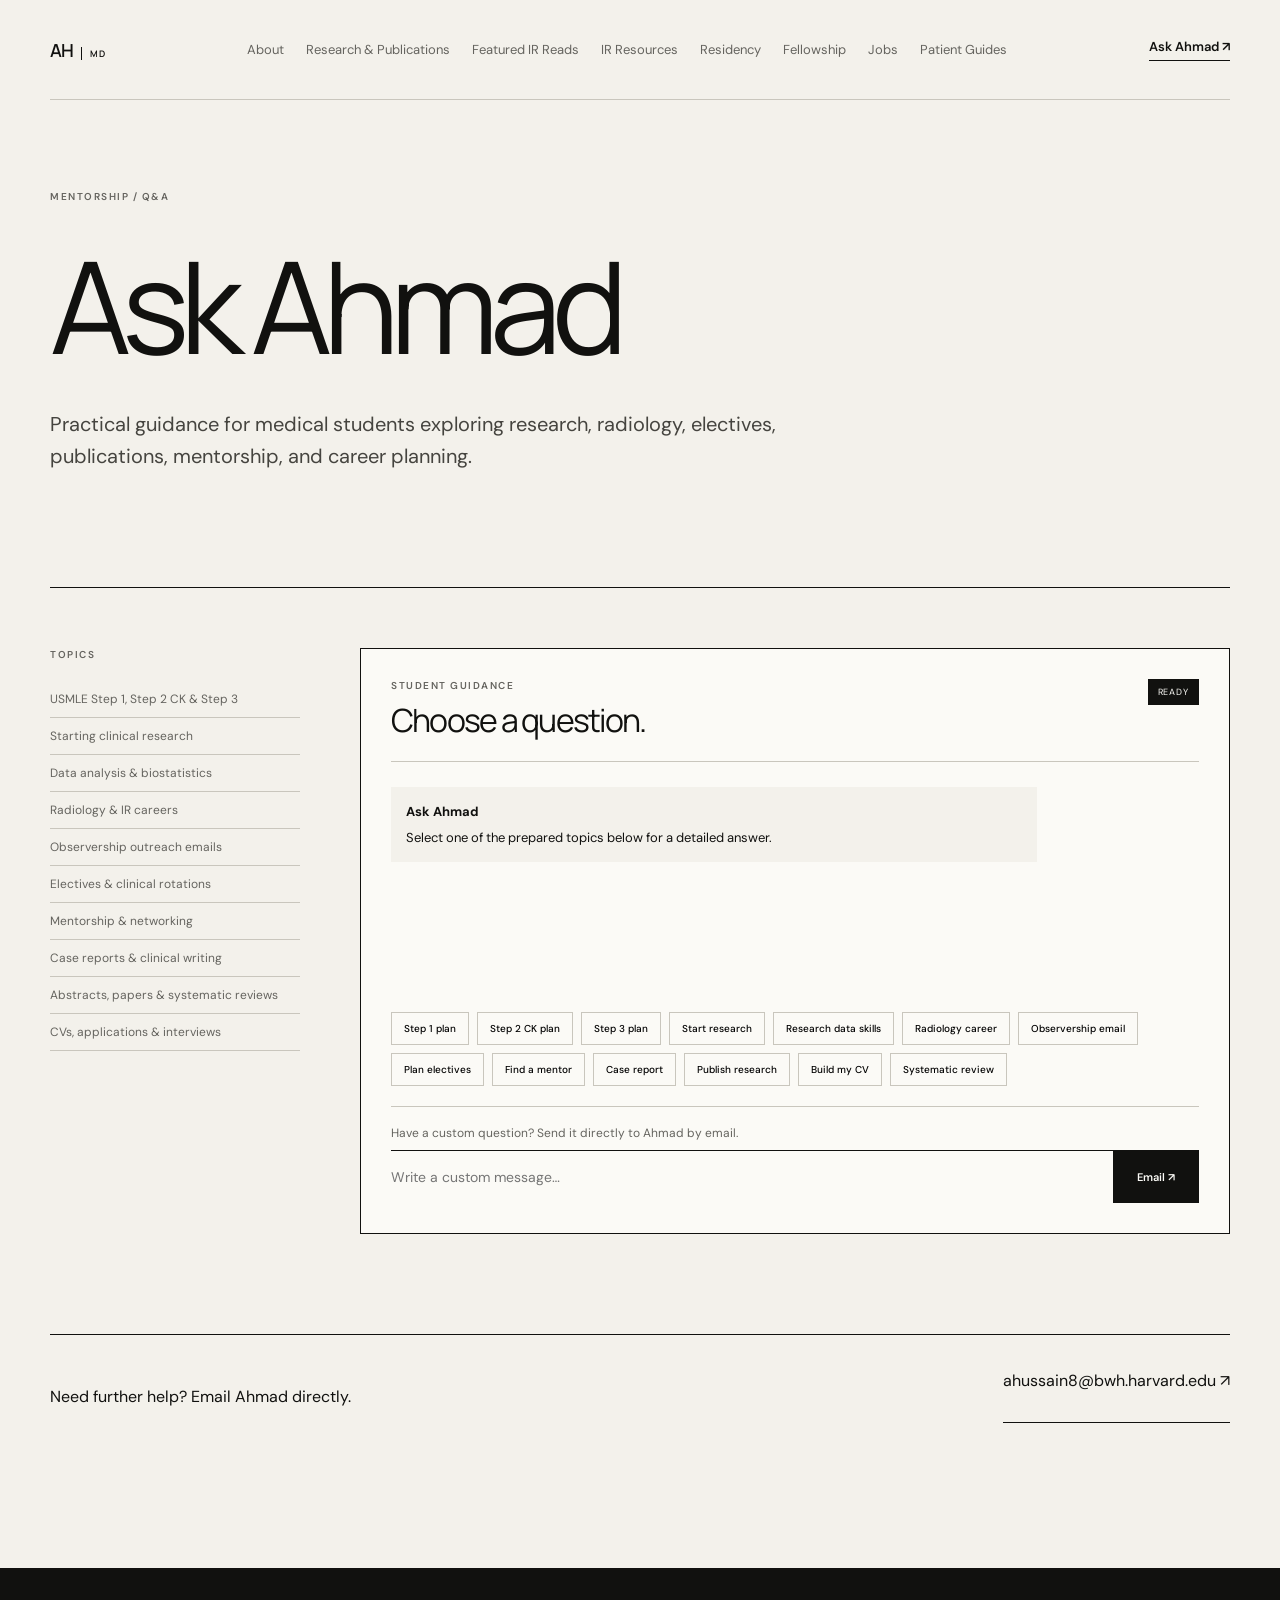
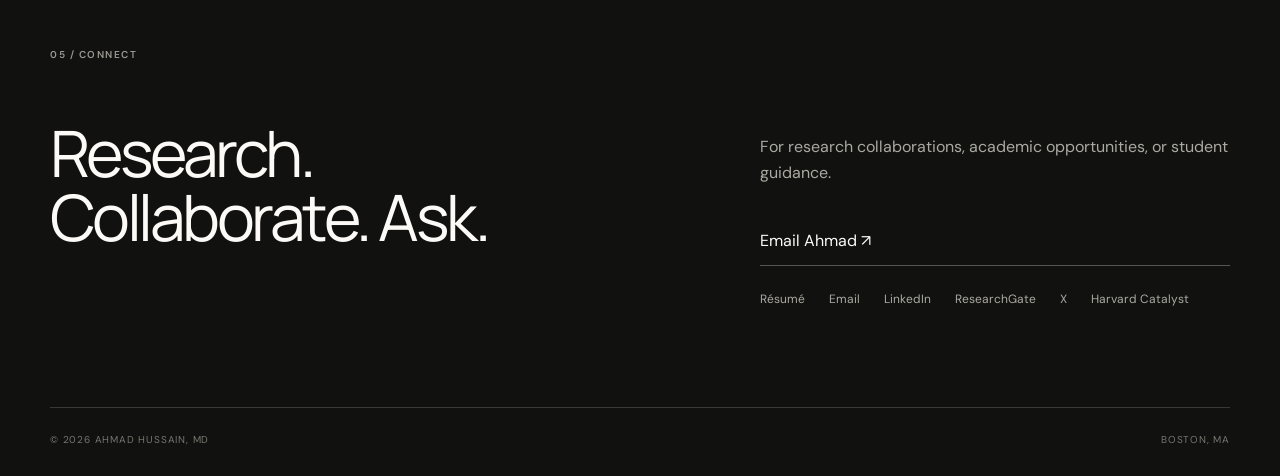
==== commit a9e1deb5: "Fix navigation on Ask Ahmad page" ====
--- a/ask-ahmad.html
+++ b/ask-ahmad.html
@@ -1,5 +1,5 @@
-<!doctype html><html lang="en"><head><meta charset="utf-8"><meta name="viewport" content="width=device-width,initial-scale=1"><title>Ask Ahmad | Ahmad Hussain, MD</title><meta name="description" content="Ask Ahmad about research, radiology, mentorship, and medical career planning."><link rel="stylesheet" href="style.css?v=15"></head><body>
-<nav class="nav shell"><a class="monogram" href="index.html">AH<span>MD</span></a><div class="navlinks"><a href="index.html">About</a><a href="research.html">Research & Publications</a><a href="featured-reads.html">Featured IR Reads</a><a href="resources.html">IR Resources</a><a href="residency.html">Residency</a><a href="patient-guides.html">Patient Guides</a></div><a class="contact-link active" href="ask-ahmad.html">Ask Ahmad &#8599;&#65038;</a></nav>
+<!doctype html><html lang="en"><head><meta charset="utf-8"><meta name="viewport" content="width=device-width,initial-scale=1"><title>Ask Ahmad | Ahmad Hussain, MD</title><meta name="description" content="Ask Ahmad about research, radiology, mentorship, and medical career planning."><link rel="stylesheet" href="style.css?v=19"></head><body>
+<nav class="nav shell"><a class="monogram" href="index.html">AH<span>MD</span></a><div class="navlinks"><a href="index.html">About</a><a href="research.html">Research &amp; Publications</a><a href="featured-reads.html">Featured IR Reads</a><a href="resources.html">IR Resources</a><a href="residency.html">Residency</a><a href="fellowship.html">Fellowship</a><a href="jobs.html">Jobs</a><a href="patient-guides.html">Patient Guides</a></div><a class="contact-link active" href="ask-ahmad.html">Ask Ahmad &#8599;&#65038;</a></nav>
 <main class="page shell"><header class="page-header"><p class="section-number">Mentorship / Q&A</p><h1>Ask Ahmad</h1><p>Practical guidance for medical students exploring research, radiology, electives, publications, mentorship, and career planning.</p></header>
 <section class="ask-layout"><aside><p class="section-number">Topics</p><ul><li>USMLE Step 1, Step 2 CK &amp; Step 3</li><li>Starting clinical research</li><li>Data analysis &amp; biostatistics</li><li>Radiology &amp; IR careers</li><li>Observership outreach emails</li><li>Electives &amp; clinical rotations</li><li>Mentorship &amp; networking</li><li>Case reports &amp; clinical writing</li><li>Abstracts, papers &amp; systematic reviews</li><li>CVs, applications &amp; interviews</li></ul></aside><section class="chatbot-panel" aria-labelledby="ask-title"><div class="chatbot-header"><div><p class="section-number">Student guidance</p><h2 id="ask-title">Choose a question.</h2></div><span>Ready</span></div><div class="chat-window" id="askAhmadMessages" aria-live="polite"><div class="chat-message bot"><strong>Ask Ahmad</strong><span>Select one of the prepared topics below for a detailed answer.</span></div></div><div class="prompt-chips"><button type="button" data-question="How should I prepare for USMLE Step 1?">Step 1 plan</button><button type="button" data-question="How should I prepare for USMLE Step 2 CK?">Step 2 CK plan</button><button type="button" data-question="How should I prepare for USMLE Step 3?">Step 3 plan</button><button type="button" data-question="How do I start clinical research as a medical student?">Start research</button><button type="button" data-question="What data analysis skills do I need for clinical research?">Research data skills</button><button type="button" data-question="How can I build a career in radiology or interventional radiology?">Radiology career</button><button type="button" data-question="How do I write an email requesting an observership?">Observership email</button><button type="button" data-question="How should I choose and prepare for clinical electives?">Plan electives</button><button type="button" data-question="How do I find and work well with a research mentor?">Find a mentor</button><button type="button" data-question="How do I write and publish a case report?">Case report</button><button type="button" data-question="How do I turn a research project into an abstract or paper?">Publish research</button><button type="button" data-question="How can I build a strong radiology CV?">Build my CV</button><button type="button" data-question="How do I conduct a systematic review?">Systematic review</button></div><p class="custom-question-note">Have a custom question? Send it directly to Ahmad by email.</p><form class="chat-form" id="askAhmadForm"><label class="sr-only" for="askAhmadInput">Custom message for Ahmad</label><input id="askAhmadInput" class="chat-input" type="text" placeholder="Write a custom message…" autocomplete="off"><button class="chat-submit" type="submit">Email &#8599;&#65038;</button></form></section></section>
 <section class="direct-contact"><p>Need further help? Email Ahmad directly.</p><a href="mailto:ahussain8@bwh.harvard.edu">ahussain8@bwh.harvard.edu &#8599;&#65038;</a></section></main>
--- a/style.css
+++ b/style.css
@@ -141,6 +141,14 @@
 @media(max-width:800px){.nrmp-data{grid-template-columns:1fr;gap:26px;padding-bottom:65px}.match-tables{grid-template-columns:1fr}.read-data{grid-template-columns:1fr;gap:20px}}
 @media(max-width:600px){.nrmp-data>.resource-heading h2{font-size:34px}.match-tables>article,.applicant-mix{padding:21px}.match-table-title{flex-direction:column;gap:9px}.match-table-title small{text-align:left}.nrmp-data table{font-size:10px}.nrmp-data th,.nrmp-data td{padding:10px 5px}.read-data>div{grid-template-columns:1fr}.read-data p{font-size:11px}}
 
+/* Applicant toolkit and specialty-specific interview guidance */
+.applicant-toolkit,.interview-format{display:grid;grid-template-columns:280px 1fr;gap:55px;border-top:1px solid var(--ink);padding:38px 0 90px}.applicant-toolkit>.resource-heading h2,.interview-format>.resource-heading h2{font-size:42px;margin-top:25px}.applicant-toolkit>.resource-heading>p:not(.section-number),.interview-format>.resource-heading>p:not(.section-number){color:var(--muted);font-size:13px;line-height:1.6}.toolkit-groups{display:grid;gap:42px}.toolkit-label{display:flex;justify-content:space-between;gap:20px;align-items:baseline;padding-bottom:14px;border-bottom:1px solid var(--ink)}.toolkit-label h3{font:500 20px/1.3 "Manrope";margin:0}.toolkit-label span{color:var(--muted);font-size:12px;letter-spacing:.08em;text-transform:uppercase}.toolkit-list>a{display:grid;grid-template-columns:30px minmax(0,1fr) auto;gap:18px;padding:21px 0;border-bottom:1px solid var(--line);align-items:start}.toolkit-list>a>span{color:var(--muted);font-size:12px}.toolkit-list h4{font:500 18px/1.35 "Manrope";margin:0 0 7px}.toolkit-list p{color:var(--muted);font-size:13px;line-height:1.55;margin:0;max-width:620px}.toolkit-list b{font-size:12px;font-weight:600;white-space:nowrap}.format-grid{display:grid;grid-template-columns:repeat(2,minmax(0,1fr));border-top:1px solid var(--ink);border-left:1px solid var(--line)}.format-grid article{min-height:355px;padding:28px;border-right:1px solid var(--line);border-bottom:1px solid var(--line);display:flex;flex-direction:column}.format-grid article>span{color:var(--muted);font-size:12px;letter-spacing:.08em}.format-grid h3{font:500 22px/1.35 "Manrope";margin:48px 0 16px}.format-grid p{color:var(--muted);font-size:14px;line-height:1.65;margin:0}.format-grid a{margin-top:auto;padding-top:28px;font-size:12px;font-weight:600}
+@media(max-width:800px){.applicant-toolkit,.interview-format{grid-template-columns:1fr;gap:27px;padding-bottom:65px}}
+@media(max-width:600px){.applicant-toolkit>.resource-heading h2,.interview-format>.resource-heading h2{font-size:34px}.toolkit-groups{gap:34px}.toolkit-label{align-items:flex-start}.toolkit-list>a{grid-template-columns:26px minmax(0,1fr);gap:11px;padding:20px 0}.toolkit-list b{grid-column:2;white-space:normal;min-height:34px;display:flex;align-items:center}.toolkit-list h4{font-size:17px}.toolkit-list p{font-size:13px}.format-grid{grid-template-columns:1fr}.format-grid article{min-height:310px;padding:23px}.format-grid h3{font-size:20px;margin-top:38px}}
+
+.program-checklist ul{display:grid;grid-template-columns:repeat(2,minmax(0,1fr));border-left:1px solid var(--line)}.program-checklist li{padding:20px;border-right:1px solid var(--line);min-width:0}.program-checklist li p{font-size:13px;line-height:1.6}.program-checklist li span{font-size:12px}
+@media(max-width:600px){.program-checklist ul{grid-template-columns:1fr}.program-checklist li{padding:18px}}
+
 /* Program-selection guidance and recent-program watchlist */
 .selection-guide,.program-watch{display:grid;grid-template-columns:280px 1fr;gap:55px;border-top:1px solid var(--ink);padding:38px 0 90px}.selection-guide>.resource-heading h2,.program-watch>.resource-heading h2{font-size:42px;margin-top:25px}.selection-guide>.resource-heading>p:not(.section-number),.program-watch>.resource-heading>p:not(.section-number){color:var(--muted);font-size:12px;line-height:1.55}.selection-guide>.resource-heading>a,.program-watch>.resource-heading>a{display:inline-block;margin-top:14px;padding-bottom:3px;border-bottom:1px solid;font-size:10px;font-weight:600}.selection-stats{display:grid;grid-template-columns:repeat(2,minmax(0,1fr));border-top:1px solid var(--line);border-left:1px solid var(--line)}.selection-stats article{min-height:255px;padding:25px;border-right:1px solid var(--line);border-bottom:1px solid var(--line)}.selection-stats span,.voice-list>a>span,.watch-list>a>span{color:var(--muted);font-size:9px;letter-spacing:.1em}.selection-stats h3{font:500 21px/1.3 "Manrope";margin:38px 0 13px}.selection-stats p,.voice-list p,.watch-list p{color:var(--muted);font-size:11px;line-height:1.6;margin:0}.selection-note{color:var(--muted);font-size:10px;line-height:1.6;margin:18px 0 30px}.selection-note strong{color:var(--ink);font-weight:600}.voice-list,.watch-list{border-top:1px solid var(--ink)}.voice-list>a,.watch-list>a{display:grid;grid-template-columns:155px minmax(0,1fr) auto;gap:22px;padding:22px 0;border-bottom:1px solid var(--line);align-items:start}.voice-list h3,.watch-list h3{font:500 17px/1.35 "Manrope";margin:0 0 7px}.voice-list b,.watch-list b{font-size:10px;font-weight:600;white-space:nowrap}.program-watch .selection-note{margin-bottom:0}
 @media(max-width:800px){.selection-guide,.program-watch{grid-template-columns:1fr;gap:26px;padding-bottom:65px}}
@@ -149,3 +157,14 @@
 /* Publication actions stay readable and easy to tap on phones */
 .all-papers>a>b{font-size:10px;font-weight:600;white-space:nowrap}
 @media(max-width:600px){.all-papers>a,.paper-static{grid-template-columns:26px minmax(0,1fr);overflow:visible}.all-papers>a>b,.paper-static>b{grid-column:2;justify-self:start;min-height:38px;display:inline-flex;align-items:center;padding-top:5px;font-size:11px;line-height:1.2;border-bottom:1px solid var(--ink)}.paper-static>b{min-height:0;border:0;color:var(--muted)}.all-papers h3{line-height:1.45}}
+
+/* DO applicants and Match logistics */
+.do-desk,.match-logistics{display:grid;grid-template-columns:280px 1fr;gap:55px;border-top:1px solid var(--ink);padding:38px 0 90px}.do-desk>.resource-heading h2,.match-logistics>.resource-heading h2{font-size:42px;margin-top:25px}.do-desk>.resource-heading>p:not(.section-number),.match-logistics>.resource-heading>p:not(.section-number){color:var(--muted);font-size:13px;line-height:1.6}.do-grid,.logistics-grid{display:grid;grid-template-columns:repeat(2,minmax(0,1fr));border-top:1px solid var(--ink);border-left:1px solid var(--line)}.do-grid article,.logistics-grid article{min-height:330px;padding:28px;border-right:1px solid var(--line);border-bottom:1px solid var(--line);display:flex;flex-direction:column}.do-grid article>span,.logistics-grid article>span{color:var(--muted);font-size:12px;letter-spacing:.08em}.do-grid h3,.logistics-grid h3{font:500 21px/1.35 "Manrope";margin:44px 0 15px}.do-grid p,.logistics-grid p{color:var(--muted);font-size:14px;line-height:1.65;margin:0}.do-grid a,.logistics-grid a{margin-top:auto;padding-top:27px;font-size:12px;font-weight:600}.do-note{color:var(--muted);font-size:13px;line-height:1.65;margin:20px 0 0}.do-note strong{color:var(--ink);font-weight:600}.logistics-grid article:last-child:nth-child(odd){grid-column:1/-1;min-height:235px}.logistics-grid article:last-child:nth-child(odd) h3{margin-top:32px}
+@media(max-width:800px){.do-desk,.match-logistics{grid-template-columns:1fr;gap:27px;padding-bottom:65px}}
+@media(max-width:600px){.do-desk>.resource-heading h2,.match-logistics>.resource-heading h2{font-size:34px}.do-grid,.logistics-grid{grid-template-columns:1fr}.do-grid article,.logistics-grid article,.logistics-grid article:last-child:nth-child(odd){grid-column:auto;min-height:300px;padding:23px}.do-grid h3,.logistics-grid h3,.logistics-grid article:last-child:nth-child(odd) h3{font-size:20px;margin-top:36px}.do-grid p,.logistics-grid p{font-size:14px}.do-note{font-size:13px}}
+
+/* Clinical-year comparison */
+.clinical-year-guide{display:grid;grid-template-columns:280px 1fr;gap:55px;border-top:1px solid var(--ink);padding:38px 0 90px}.clinical-year-guide>.resource-heading h2{font-size:42px;margin-top:25px}.clinical-year-guide>.resource-heading>p:not(.section-number){color:var(--muted);font-size:13px;line-height:1.6}.clinical-year-guide>.resource-heading>a{display:inline-block;margin-top:15px;padding-bottom:3px;border-bottom:1px solid;font-size:11px;font-weight:600}.clinical-year-cards{display:grid;grid-template-columns:repeat(3,minmax(0,1fr));border-top:1px solid var(--ink);border-left:1px solid var(--line)}.clinical-year-cards article{min-height:390px;padding:26px;border-right:1px solid var(--line);border-bottom:1px solid var(--line);display:flex;flex-direction:column}.clinical-year-cards article>span{color:var(--muted);font-size:11px;letter-spacing:.08em}.clinical-year-cards h3{font:500 20px/1.35 "Manrope";margin:42px 0 15px}.clinical-year-cards p{color:var(--muted);font-size:13px;line-height:1.65;margin:0}.clinical-year-cards a{margin-top:auto;padding-top:25px;font-size:11px;font-weight:600}.clinical-year-requirements{display:grid;grid-template-columns:190px 1fr;gap:35px;padding:28px 0;border-bottom:1px solid var(--ink)}.clinical-year-requirements h3{font:500 18px/1.35 "Manrope";margin:0}.clinical-year-requirements>div{display:grid;grid-template-columns:repeat(2,minmax(0,1fr));gap:20px 30px}.clinical-year-requirements p{color:var(--muted);font-size:13px;line-height:1.65;margin:0}.clinical-year-requirements strong{color:var(--ink);font-weight:600}
+@media(max-width:1050px){.clinical-year-cards{grid-template-columns:1fr}.clinical-year-cards article{min-height:260px}}
+@media(max-width:800px){.clinical-year-guide{grid-template-columns:1fr;gap:27px;padding-bottom:65px}}
+@media(max-width:600px){.clinical-year-guide>.resource-heading h2{font-size:34px}.clinical-year-cards article{min-height:290px;padding:23px}.clinical-year-cards h3{font-size:20px;margin-top:36px}.clinical-year-requirements{grid-template-columns:1fr;gap:20px}.clinical-year-requirements>div{grid-template-columns:1fr}.clinical-year-requirements p{font-size:14px}}
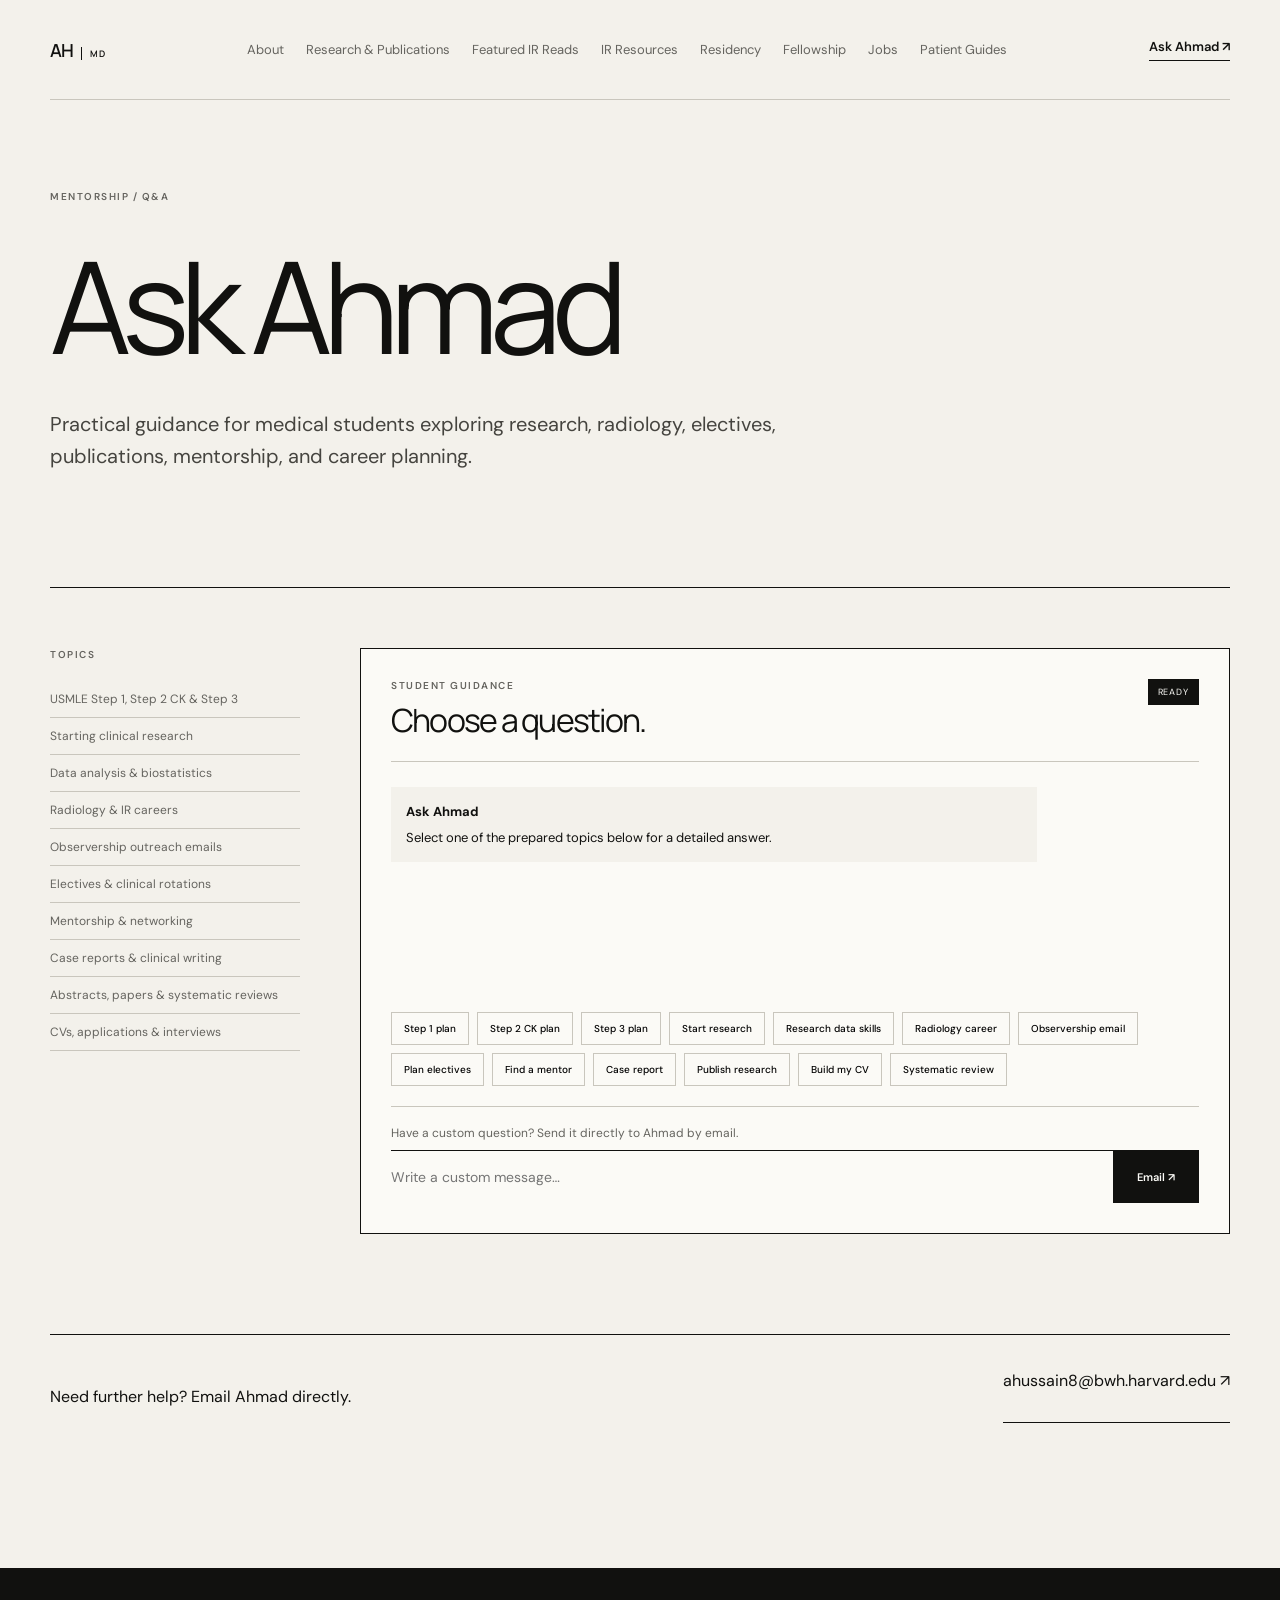
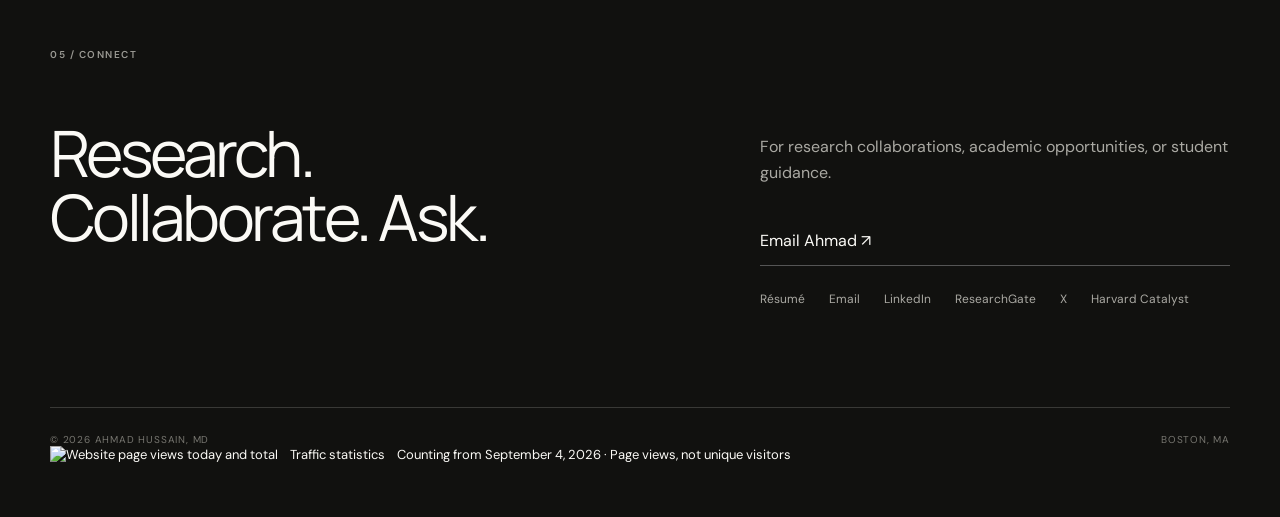
==== commit 9a02ed54: "Add sitewide page-view counter and traffic statistics" ====
--- a/ask-ahmad.html
+++ b/ask-ahmad.html
@@ -3,4 +3,4 @@
 <main class="page shell"><header class="page-header"><p class="section-number">Mentorship / Q&A</p><h1>Ask Ahmad</h1><p>Practical guidance for medical students exploring research, radiology, electives, publications, mentorship, and career planning.</p></header>
 <section class="ask-layout"><aside><p class="section-number">Topics</p><ul><li>USMLE Step 1, Step 2 CK &amp; Step 3</li><li>Starting clinical research</li><li>Data analysis &amp; biostatistics</li><li>Radiology &amp; IR careers</li><li>Observership outreach emails</li><li>Electives &amp; clinical rotations</li><li>Mentorship &amp; networking</li><li>Case reports &amp; clinical writing</li><li>Abstracts, papers &amp; systematic reviews</li><li>CVs, applications &amp; interviews</li></ul></aside><section class="chatbot-panel" aria-labelledby="ask-title"><div class="chatbot-header"><div><p class="section-number">Student guidance</p><h2 id="ask-title">Choose a question.</h2></div><span>Ready</span></div><div class="chat-window" id="askAhmadMessages" aria-live="polite"><div class="chat-message bot"><strong>Ask Ahmad</strong><span>Select one of the prepared topics below for a detailed answer.</span></div></div><div class="prompt-chips"><button type="button" data-question="How should I prepare for USMLE Step 1?">Step 1 plan</button><button type="button" data-question="How should I prepare for USMLE Step 2 CK?">Step 2 CK plan</button><button type="button" data-question="How should I prepare for USMLE Step 3?">Step 3 plan</button><button type="button" data-question="How do I start clinical research as a medical student?">Start research</button><button type="button" data-question="What data analysis skills do I need for clinical research?">Research data skills</button><button type="button" data-question="How can I build a career in radiology or interventional radiology?">Radiology career</button><button type="button" data-question="How do I write an email requesting an observership?">Observership email</button><button type="button" data-question="How should I choose and prepare for clinical electives?">Plan electives</button><button type="button" data-question="How do I find and work well with a research mentor?">Find a mentor</button><button type="button" data-question="How do I write and publish a case report?">Case report</button><button type="button" data-question="How do I turn a research project into an abstract or paper?">Publish research</button><button type="button" data-question="How can I build a strong radiology CV?">Build my CV</button><button type="button" data-question="How do I conduct a systematic review?">Systematic review</button></div><p class="custom-question-note">Have a custom question? Send it directly to Ahmad by email.</p><form class="chat-form" id="askAhmadForm"><label class="sr-only" for="askAhmadInput">Custom message for Ahmad</label><input id="askAhmadInput" class="chat-input" type="text" placeholder="Write a custom message…" autocomplete="off"><button class="chat-submit" type="submit">Email &#8599;&#65038;</button></form></section></section>
 <section class="direct-contact"><p>Need further help? Email Ahmad directly.</p><a href="mailto:ahussain8@bwh.harvard.edu">ahussain8@bwh.harvard.edu &#8599;&#65038;</a></section></main>
-<footer><div class="shell footer-grid"><div><p class="section-number">05 / Connect</p><h2>Research.<br>Collaborate. Ask.</h2></div><div class="footer-contact"><p>For research collaborations, academic opportunities, or student guidance.</p><a href="mailto:ahussain8@bwh.harvard.edu">Email Ahmad &#8599;&#65038;</a><div><a href="Ahmad_Hussain_Resume.pdf" download>Résumé</a><a href="mailto:ahussain8@bwh.harvard.edu">Email</a><a href="https://www.linkedin.com/in/ahmad-hussain-md-6a63331b9" target="_blank" rel="noopener noreferrer">LinkedIn</a><a href="https://www.researchgate.net/profile/Ahmad-Hussain-10" target="_blank" rel="noopener noreferrer">ResearchGate</a><a href="https://x.com/ahmadhussainmd" target="_blank" rel="noopener noreferrer">X</a><a href="https://connects.catalyst.harvard.edu/profiles/display/305784934" target="_blank" rel="noopener noreferrer">Harvard Catalyst</a></div></div></div><div class="shell copyright"><span>© 2026 Ahmad Hussain, MD</span><span>Boston, MA</span></div></footer><script src="askahmad.js?v=5"></script></body></html>
+<footer><div class="shell footer-grid"><div><p class="section-number">05 / Connect</p><h2>Research.<br>Collaborate. Ask.</h2></div><div class="footer-contact"><p>For research collaborations, academic opportunities, or student guidance.</p><a href="mailto:ahussain8@bwh.harvard.edu">Email Ahmad &#8599;&#65038;</a><div><a href="Ahmad_Hussain_Resume.pdf" download>Résumé</a><a href="mailto:ahussain8@bwh.harvard.edu">Email</a><a href="https://www.linkedin.com/in/ahmad-hussain-md-6a63331b9" target="_blank" rel="noopener noreferrer">LinkedIn</a><a href="https://www.researchgate.net/profile/Ahmad-Hussain-10" target="_blank" rel="noopener noreferrer">ResearchGate</a><a href="https://x.com/ahmadhussainmd" target="_blank" rel="noopener noreferrer">X</a><a href="https://connects.catalyst.harvard.edu/profiles/display/305784934" target="_blank" rel="noopener noreferrer">Harvard Catalyst</a></div></div></div><div class="shell copyright"><span>© 2026 Ahmad Hussain, MD</span><span>Boston, MA</span></div><div class="shell site-traffic" style="padding:0 0 24px;display:flex;align-items:center;gap:12px;flex-wrap:wrap;font-size:13px"><a href="https://hits.sh/ahmadhussainir.github.io/" target="_blank" rel="noopener noreferrer" aria-label="View website traffic statistics"><img src="https://hits.sh/ahmadhussainir.github.io.svg?view=today-total&amp;style=flat-square&amp;label=Page%20views%20today%20%2F%20total&amp;color=222222&amp;labelColor=444444" alt="Website page views today and total" style="height:22px;width:auto;max-width:100%"></a><a href="https://hits.sh/ahmadhussainir.github.io/" target="_blank" rel="noopener noreferrer">Traffic statistics</a><span>Counting from September 4, 2026 · Page views, not unique visitors</span></div></footer><script src="askahmad.js?v=5"></script></body></html>
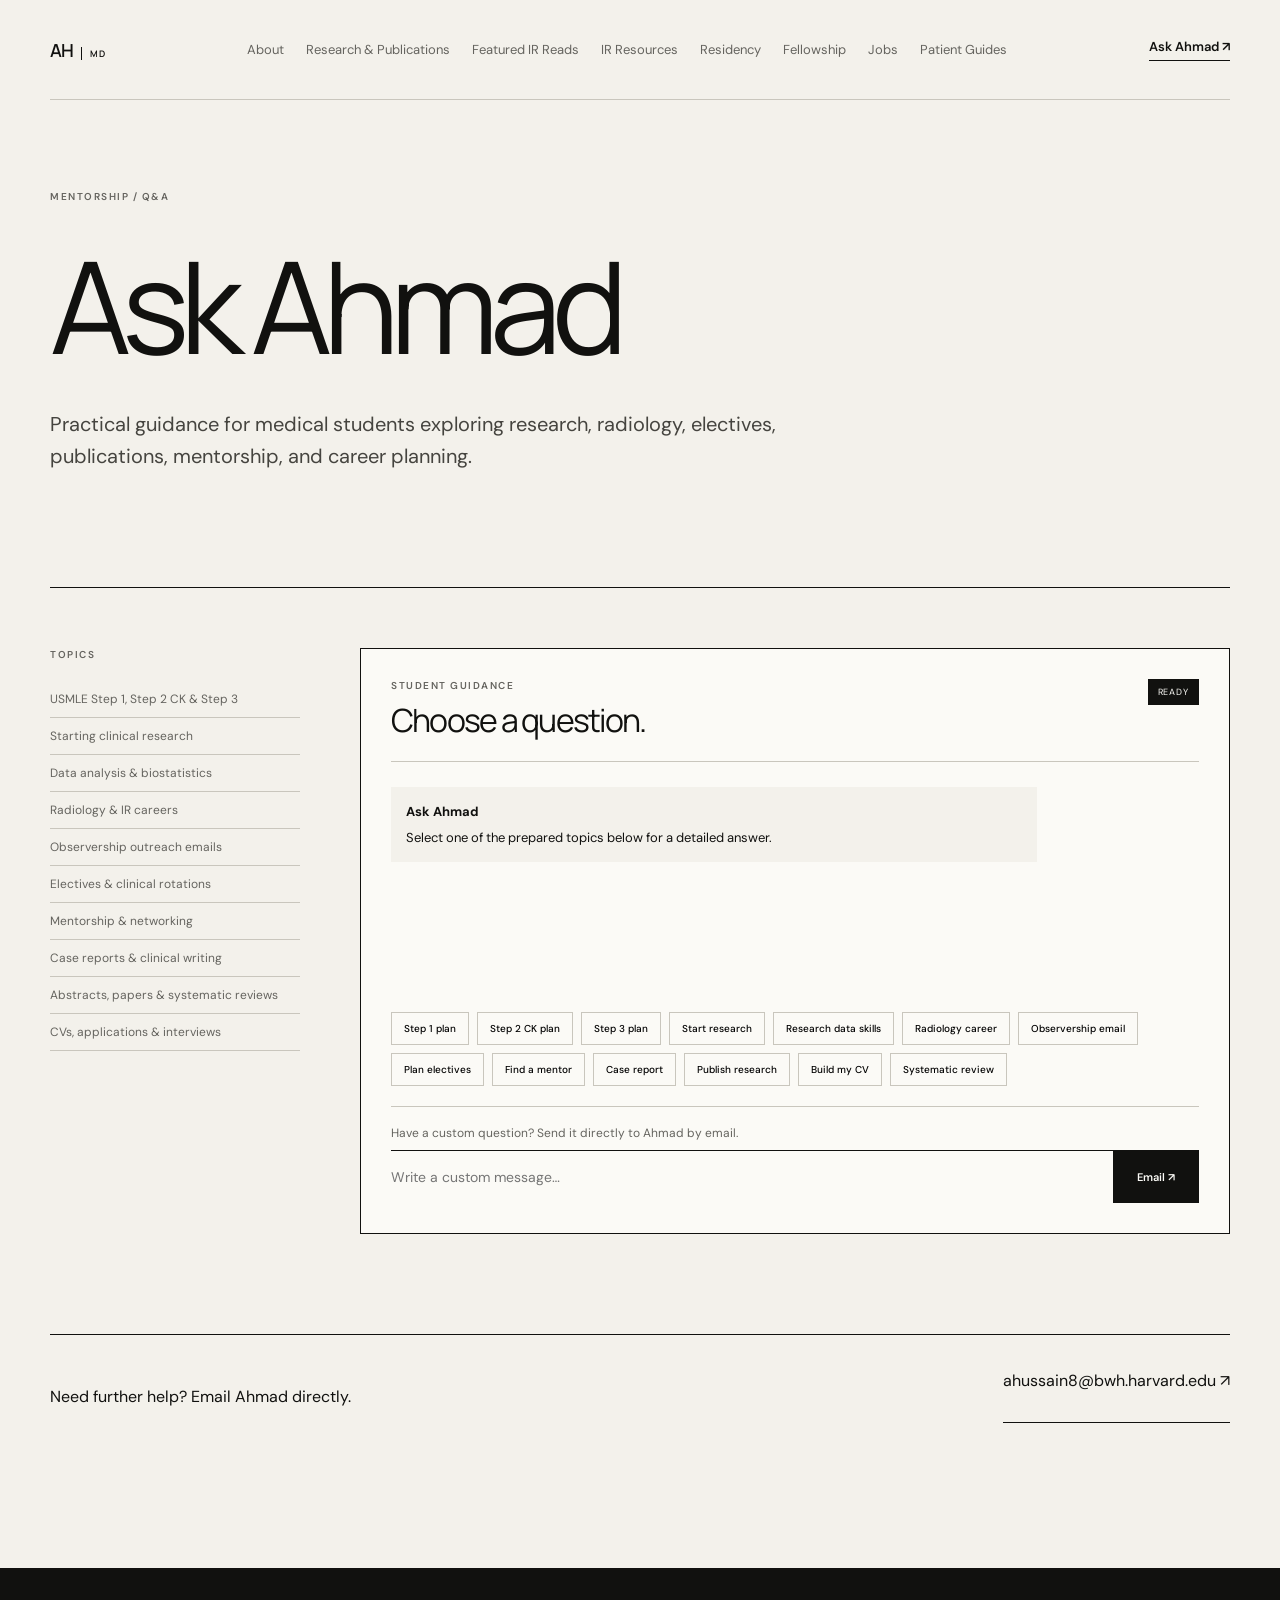
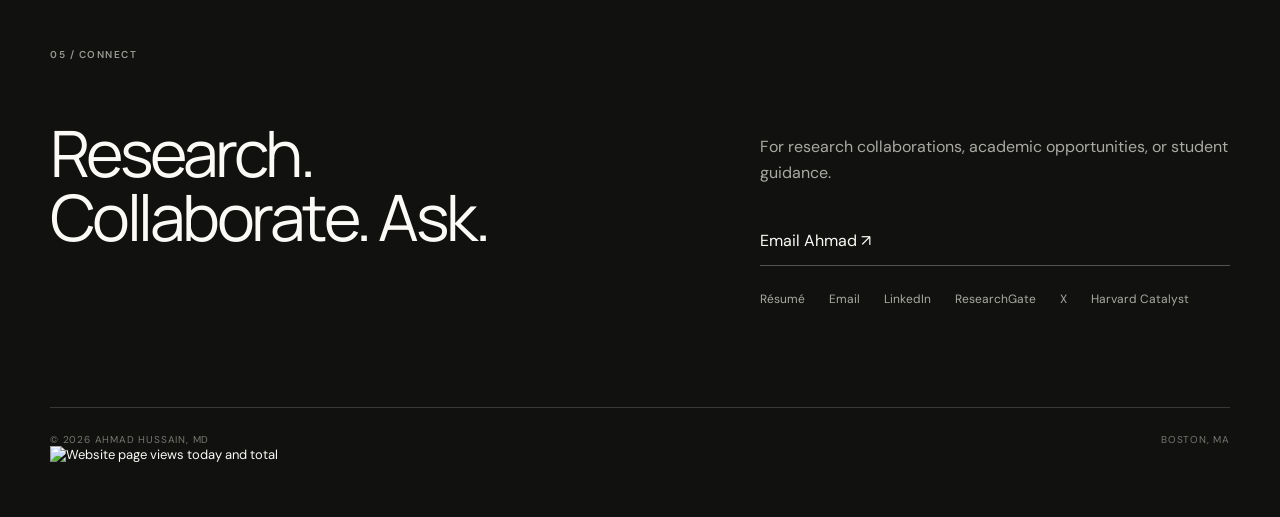
==== commit 12ba15e4: "Remove traffic statistics footer text; retain compact counter" ====
--- a/ask-ahmad.html
+++ b/ask-ahmad.html
@@ -3,4 +3,4 @@
 <main class="page shell"><header class="page-header"><p class="section-number">Mentorship / Q&A</p><h1>Ask Ahmad</h1><p>Practical guidance for medical students exploring research, radiology, electives, publications, mentorship, and career planning.</p></header>
 <section class="ask-layout"><aside><p class="section-number">Topics</p><ul><li>USMLE Step 1, Step 2 CK &amp; Step 3</li><li>Starting clinical research</li><li>Data analysis &amp; biostatistics</li><li>Radiology &amp; IR careers</li><li>Observership outreach emails</li><li>Electives &amp; clinical rotations</li><li>Mentorship &amp; networking</li><li>Case reports &amp; clinical writing</li><li>Abstracts, papers &amp; systematic reviews</li><li>CVs, applications &amp; interviews</li></ul></aside><section class="chatbot-panel" aria-labelledby="ask-title"><div class="chatbot-header"><div><p class="section-number">Student guidance</p><h2 id="ask-title">Choose a question.</h2></div><span>Ready</span></div><div class="chat-window" id="askAhmadMessages" aria-live="polite"><div class="chat-message bot"><strong>Ask Ahmad</strong><span>Select one of the prepared topics below for a detailed answer.</span></div></div><div class="prompt-chips"><button type="button" data-question="How should I prepare for USMLE Step 1?">Step 1 plan</button><button type="button" data-question="How should I prepare for USMLE Step 2 CK?">Step 2 CK plan</button><button type="button" data-question="How should I prepare for USMLE Step 3?">Step 3 plan</button><button type="button" data-question="How do I start clinical research as a medical student?">Start research</button><button type="button" data-question="What data analysis skills do I need for clinical research?">Research data skills</button><button type="button" data-question="How can I build a career in radiology or interventional radiology?">Radiology career</button><button type="button" data-question="How do I write an email requesting an observership?">Observership email</button><button type="button" data-question="How should I choose and prepare for clinical electives?">Plan electives</button><button type="button" data-question="How do I find and work well with a research mentor?">Find a mentor</button><button type="button" data-question="How do I write and publish a case report?">Case report</button><button type="button" data-question="How do I turn a research project into an abstract or paper?">Publish research</button><button type="button" data-question="How can I build a strong radiology CV?">Build my CV</button><button type="button" data-question="How do I conduct a systematic review?">Systematic review</button></div><p class="custom-question-note">Have a custom question? Send it directly to Ahmad by email.</p><form class="chat-form" id="askAhmadForm"><label class="sr-only" for="askAhmadInput">Custom message for Ahmad</label><input id="askAhmadInput" class="chat-input" type="text" placeholder="Write a custom message…" autocomplete="off"><button class="chat-submit" type="submit">Email &#8599;&#65038;</button></form></section></section>
 <section class="direct-contact"><p>Need further help? Email Ahmad directly.</p><a href="mailto:ahussain8@bwh.harvard.edu">ahussain8@bwh.harvard.edu &#8599;&#65038;</a></section></main>
-<footer><div class="shell footer-grid"><div><p class="section-number">05 / Connect</p><h2>Research.<br>Collaborate. Ask.</h2></div><div class="footer-contact"><p>For research collaborations, academic opportunities, or student guidance.</p><a href="mailto:ahussain8@bwh.harvard.edu">Email Ahmad &#8599;&#65038;</a><div><a href="Ahmad_Hussain_Resume.pdf" download>Résumé</a><a href="mailto:ahussain8@bwh.harvard.edu">Email</a><a href="https://www.linkedin.com/in/ahmad-hussain-md-6a63331b9" target="_blank" rel="noopener noreferrer">LinkedIn</a><a href="https://www.researchgate.net/profile/Ahmad-Hussain-10" target="_blank" rel="noopener noreferrer">ResearchGate</a><a href="https://x.com/ahmadhussainmd" target="_blank" rel="noopener noreferrer">X</a><a href="https://connects.catalyst.harvard.edu/profiles/display/305784934" target="_blank" rel="noopener noreferrer">Harvard Catalyst</a></div></div></div><div class="shell copyright"><span>© 2026 Ahmad Hussain, MD</span><span>Boston, MA</span></div><div class="shell site-traffic" style="padding:0 0 24px;display:flex;align-items:center;gap:12px;flex-wrap:wrap;font-size:13px"><a href="https://hits.sh/ahmadhussainir.github.io/" target="_blank" rel="noopener noreferrer" aria-label="View website traffic statistics"><img src="https://hits.sh/ahmadhussainir.github.io.svg?view=today-total&amp;style=flat-square&amp;label=Page%20views%20today%20%2F%20total&amp;color=222222&amp;labelColor=444444" alt="Website page views today and total" style="height:22px;width:auto;max-width:100%"></a><a href="https://hits.sh/ahmadhussainir.github.io/" target="_blank" rel="noopener noreferrer">Traffic statistics</a><span>Counting from September 4, 2026 · Page views, not unique visitors</span></div></footer><script src="askahmad.js?v=5"></script></body></html>
+<footer><div class="shell footer-grid"><div><p class="section-number">05 / Connect</p><h2>Research.<br>Collaborate. Ask.</h2></div><div class="footer-contact"><p>For research collaborations, academic opportunities, or student guidance.</p><a href="mailto:ahussain8@bwh.harvard.edu">Email Ahmad &#8599;&#65038;</a><div><a href="Ahmad_Hussain_Resume.pdf" download>Résumé</a><a href="mailto:ahussain8@bwh.harvard.edu">Email</a><a href="https://www.linkedin.com/in/ahmad-hussain-md-6a63331b9" target="_blank" rel="noopener noreferrer">LinkedIn</a><a href="https://www.researchgate.net/profile/Ahmad-Hussain-10" target="_blank" rel="noopener noreferrer">ResearchGate</a><a href="https://x.com/ahmadhussainmd" target="_blank" rel="noopener noreferrer">X</a><a href="https://connects.catalyst.harvard.edu/profiles/display/305784934" target="_blank" rel="noopener noreferrer">Harvard Catalyst</a></div></div></div><div class="shell copyright"><span>© 2026 Ahmad Hussain, MD</span><span>Boston, MA</span></div><div class="shell site-traffic" style="padding:0 0 24px;display:flex;align-items:center;gap:12px;flex-wrap:wrap;font-size:13px"><a href="https://hits.sh/ahmadhussainir.github.io/" target="_blank" rel="noopener noreferrer" aria-label="View website traffic statistics"><img src="https://hits.sh/ahmadhussainir.github.io.svg?view=today-total&amp;style=flat-square&amp;label=Page%20views%20today%20%2F%20total&amp;color=222222&amp;labelColor=444444" alt="Website page views today and total" style="height:22px;width:auto;max-width:100%"></a></div></footer><script src="askahmad.js?v=5"></script></body></html>
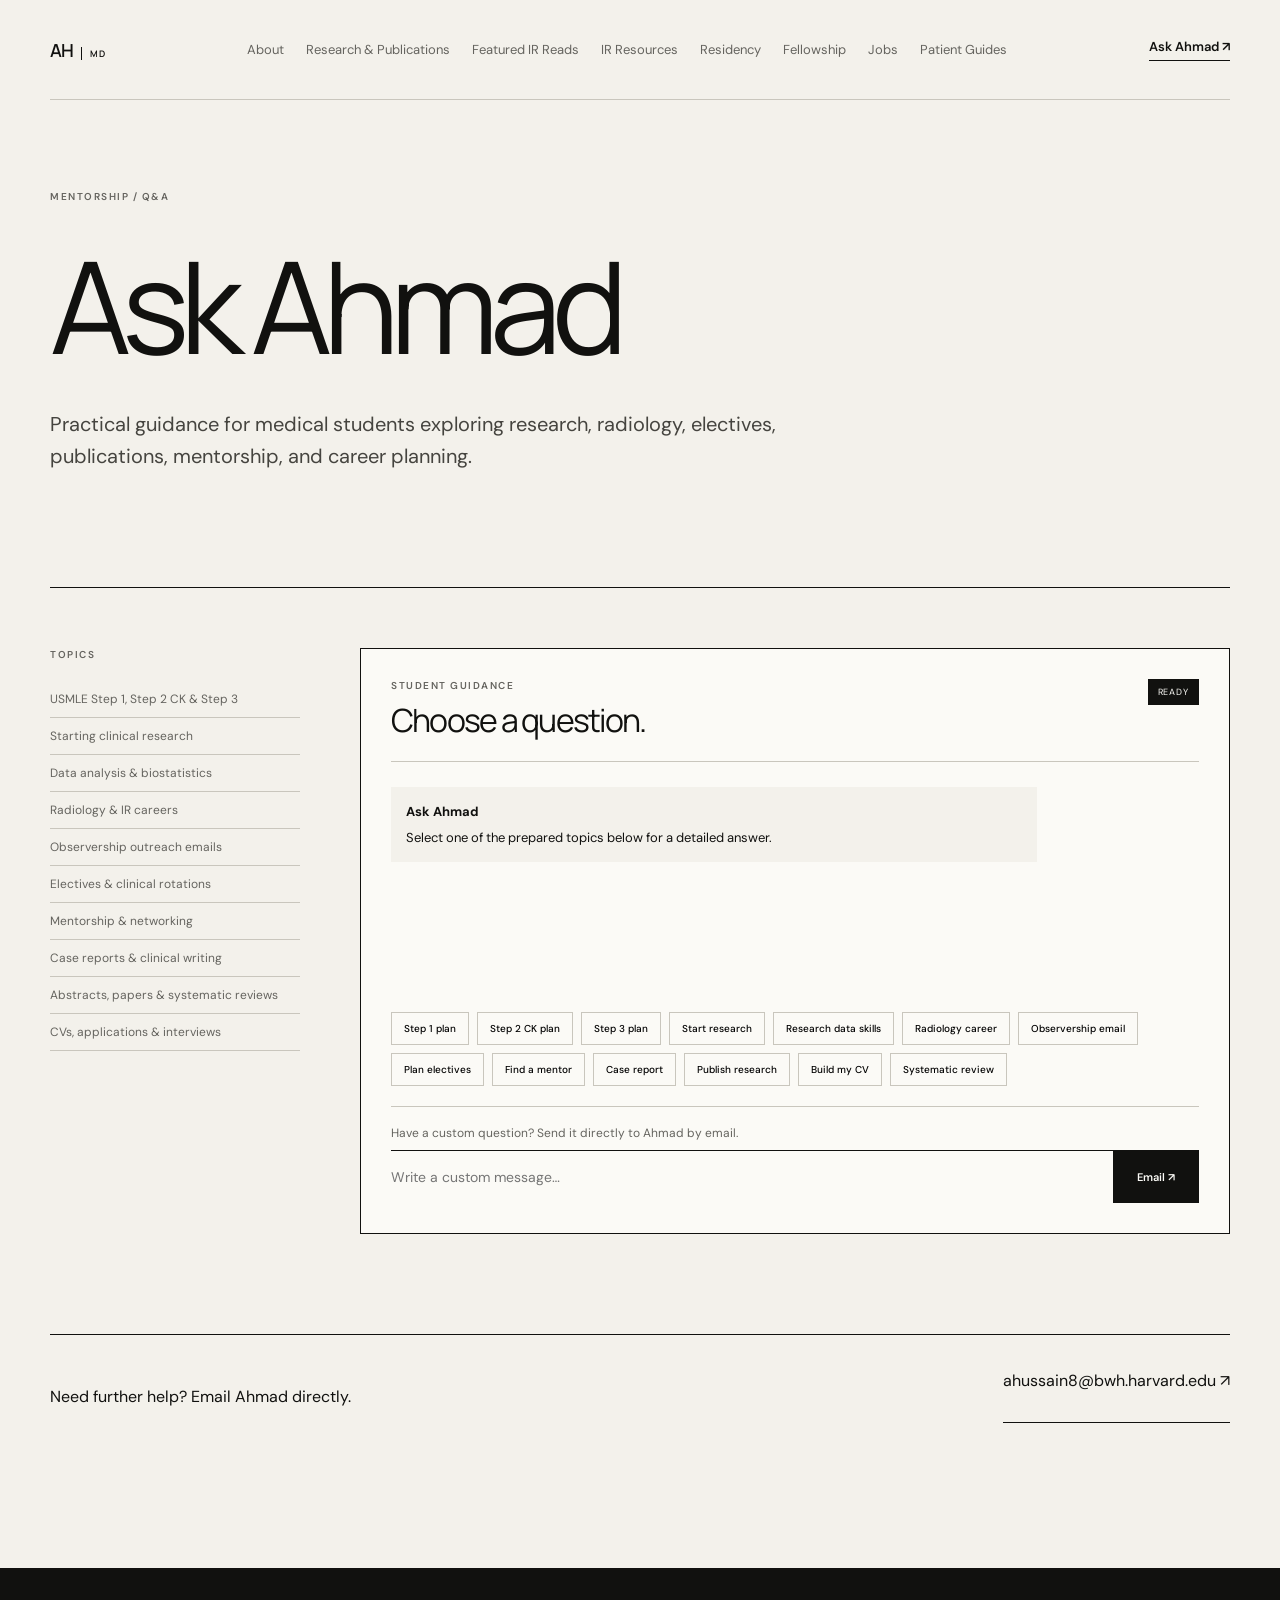
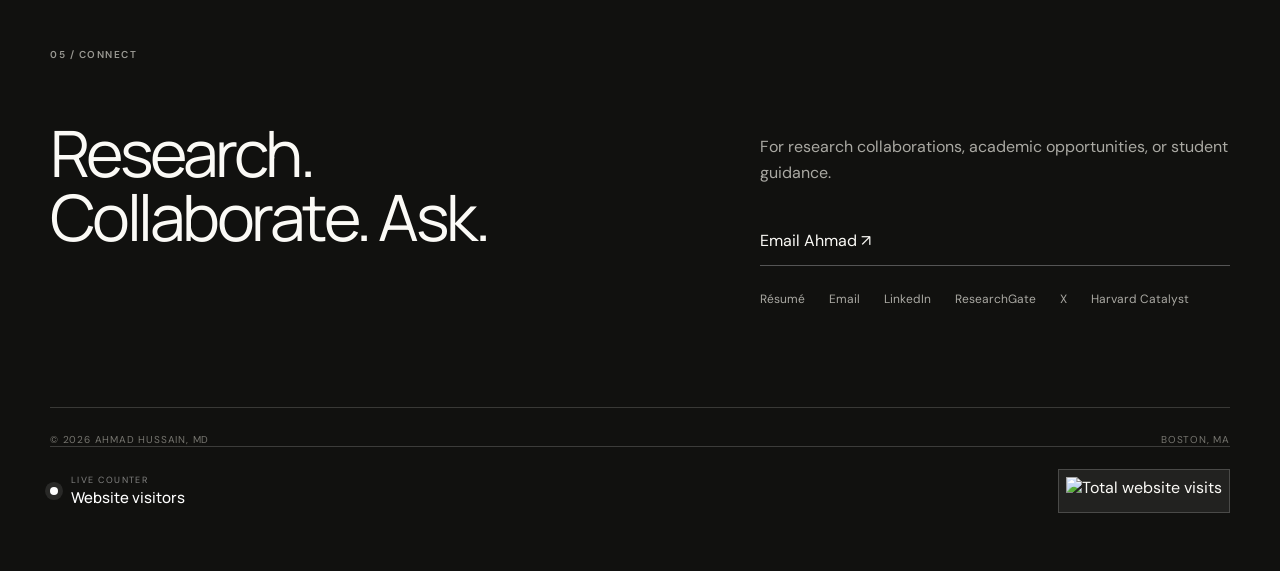
==== commit f5e2ecfd: "Redesign visitor counter" ====
--- a/ask-ahmad.html
+++ b/ask-ahmad.html
@@ -1,6 +1,6 @@
-<!doctype html><html lang="en"><head><meta charset="utf-8"><meta name="viewport" content="width=device-width,initial-scale=1"><title>Ask Ahmad | Ahmad Hussain, MD</title><meta name="description" content="Ask Ahmad about research, radiology, mentorship, and medical career planning."><link rel="stylesheet" href="style.css?v=19"></head><body>
+<!doctype html><html lang="en"><head><meta charset="utf-8"><meta name="viewport" content="width=device-width,initial-scale=1"><title>Ask Ahmad | Ahmad Hussain, MD</title><meta name="description" content="Ask Ahmad about research, radiology, mentorship, and medical career planning."><link rel="stylesheet" href="style.css?v=20"></head><body>
 <nav class="nav shell"><a class="monogram" href="index.html">AH<span>MD</span></a><div class="navlinks"><a href="index.html">About</a><a href="research.html">Research &amp; Publications</a><a href="featured-reads.html">Featured IR Reads</a><a href="resources.html">IR Resources</a><a href="residency.html">Residency</a><a href="fellowship.html">Fellowship</a><a href="jobs.html">Jobs</a><a href="patient-guides.html">Patient Guides</a></div><a class="contact-link active" href="ask-ahmad.html">Ask Ahmad &#8599;&#65038;</a></nav>
 <main class="page shell"><header class="page-header"><p class="section-number">Mentorship / Q&A</p><h1>Ask Ahmad</h1><p>Practical guidance for medical students exploring research, radiology, electives, publications, mentorship, and career planning.</p></header>
 <section class="ask-layout"><aside><p class="section-number">Topics</p><ul><li>USMLE Step 1, Step 2 CK &amp; Step 3</li><li>Starting clinical research</li><li>Data analysis &amp; biostatistics</li><li>Radiology &amp; IR careers</li><li>Observership outreach emails</li><li>Electives &amp; clinical rotations</li><li>Mentorship &amp; networking</li><li>Case reports &amp; clinical writing</li><li>Abstracts, papers &amp; systematic reviews</li><li>CVs, applications &amp; interviews</li></ul></aside><section class="chatbot-panel" aria-labelledby="ask-title"><div class="chatbot-header"><div><p class="section-number">Student guidance</p><h2 id="ask-title">Choose a question.</h2></div><span>Ready</span></div><div class="chat-window" id="askAhmadMessages" aria-live="polite"><div class="chat-message bot"><strong>Ask Ahmad</strong><span>Select one of the prepared topics below for a detailed answer.</span></div></div><div class="prompt-chips"><button type="button" data-question="How should I prepare for USMLE Step 1?">Step 1 plan</button><button type="button" data-question="How should I prepare for USMLE Step 2 CK?">Step 2 CK plan</button><button type="button" data-question="How should I prepare for USMLE Step 3?">Step 3 plan</button><button type="button" data-question="How do I start clinical research as a medical student?">Start research</button><button type="button" data-question="What data analysis skills do I need for clinical research?">Research data skills</button><button type="button" data-question="How can I build a career in radiology or interventional radiology?">Radiology career</button><button type="button" data-question="How do I write an email requesting an observership?">Observership email</button><button type="button" data-question="How should I choose and prepare for clinical electives?">Plan electives</button><button type="button" data-question="How do I find and work well with a research mentor?">Find a mentor</button><button type="button" data-question="How do I write and publish a case report?">Case report</button><button type="button" data-question="How do I turn a research project into an abstract or paper?">Publish research</button><button type="button" data-question="How can I build a strong radiology CV?">Build my CV</button><button type="button" data-question="How do I conduct a systematic review?">Systematic review</button></div><p class="custom-question-note">Have a custom question? Send it directly to Ahmad by email.</p><form class="chat-form" id="askAhmadForm"><label class="sr-only" for="askAhmadInput">Custom message for Ahmad</label><input id="askAhmadInput" class="chat-input" type="text" placeholder="Write a custom message…" autocomplete="off"><button class="chat-submit" type="submit">Email &#8599;&#65038;</button></form></section></section>
 <section class="direct-contact"><p>Need further help? Email Ahmad directly.</p><a href="mailto:ahussain8@bwh.harvard.edu">ahussain8@bwh.harvard.edu &#8599;&#65038;</a></section></main>
-<footer><div class="shell footer-grid"><div><p class="section-number">05 / Connect</p><h2>Research.<br>Collaborate. Ask.</h2></div><div class="footer-contact"><p>For research collaborations, academic opportunities, or student guidance.</p><a href="mailto:ahussain8@bwh.harvard.edu">Email Ahmad &#8599;&#65038;</a><div><a href="Ahmad_Hussain_Resume.pdf" download>Résumé</a><a href="mailto:ahussain8@bwh.harvard.edu">Email</a><a href="https://www.linkedin.com/in/ahmad-hussain-md-6a63331b9" target="_blank" rel="noopener noreferrer">LinkedIn</a><a href="https://www.researchgate.net/profile/Ahmad-Hussain-10" target="_blank" rel="noopener noreferrer">ResearchGate</a><a href="https://x.com/ahmadhussainmd" target="_blank" rel="noopener noreferrer">X</a><a href="https://connects.catalyst.harvard.edu/profiles/display/305784934" target="_blank" rel="noopener noreferrer">Harvard Catalyst</a></div></div></div><div class="shell copyright"><span>© 2026 Ahmad Hussain, MD</span><span>Boston, MA</span></div><div class="shell site-traffic" style="padding:0 0 24px;display:flex;align-items:center;gap:12px;flex-wrap:wrap;font-size:13px"><a href="https://hits.sh/ahmadhussainir.github.io/" target="_blank" rel="noopener noreferrer" aria-label="View website traffic statistics"><img src="https://hits.sh/ahmadhussainir.github.io.svg?view=today-total&amp;style=flat-square&amp;label=Page%20views%20today%20%2F%20total&amp;color=222222&amp;labelColor=444444" alt="Website page views today and total" style="height:22px;width:auto;max-width:100%"></a></div></footer><script src="askahmad.js?v=5"></script></body></html>
+<footer><div class="shell footer-grid"><div><p class="section-number">05 / Connect</p><h2>Research.<br>Collaborate. Ask.</h2></div><div class="footer-contact"><p>For research collaborations, academic opportunities, or student guidance.</p><a href="mailto:ahussain8@bwh.harvard.edu">Email Ahmad &#8599;&#65038;</a><div><a href="Ahmad_Hussain_Resume.pdf" download>Résumé</a><a href="mailto:ahussain8@bwh.harvard.edu">Email</a><a href="https://www.linkedin.com/in/ahmad-hussain-md-6a63331b9" target="_blank" rel="noopener noreferrer">LinkedIn</a><a href="https://www.researchgate.net/profile/Ahmad-Hussain-10" target="_blank" rel="noopener noreferrer">ResearchGate</a><a href="https://x.com/ahmadhussainmd" target="_blank" rel="noopener noreferrer">X</a><a href="https://connects.catalyst.harvard.edu/profiles/display/305784934" target="_blank" rel="noopener noreferrer">Harvard Catalyst</a></div></div></div><div class="shell copyright"><span>© 2026 Ahmad Hussain, MD</span><span>Boston, MA</span></div><div class="shell visitor-panel"><div class="visitor-label"><i aria-hidden="true"></i><div><span>LIVE COUNTER</span><strong>Website visitors</strong></div></div><a class="visitor-number" href="https://hits.sh/ahmadhussainir.github.io/" target="_blank" rel="noopener noreferrer" aria-label="View total website visitor count"><img src="https://hits.sh/ahmadhussainir.github.io.svg?view=total&amp;style=for-the-badge&amp;label=TOTAL&amp;color=171715&amp;labelColor=5f5e58" alt="Total website visits"></a></div></footer><script src="askahmad.js?v=5"></script></body></html>
--- a/style.css
+++ b/style.css
@@ -168,3 +168,6 @@
 @media(max-width:1050px){.clinical-year-cards{grid-template-columns:1fr}.clinical-year-cards article{min-height:260px}}
 @media(max-width:800px){.clinical-year-guide{grid-template-columns:1fr;gap:27px;padding-bottom:65px}}
 @media(max-width:600px){.clinical-year-guide>.resource-heading h2{font-size:34px}.clinical-year-cards article{min-height:290px;padding:23px}.clinical-year-cards h3{font-size:20px;margin-top:36px}.clinical-year-requirements{grid-template-columns:1fr;gap:20px}.clinical-year-requirements>div{grid-template-columns:1fr}.clinical-year-requirements p{font-size:14px}}
+
+/* Live visitor counter */
+.visitor-panel{border-top:1px solid rgba(255,255,255,.18);padding:22px 0 28px;display:flex;align-items:center;justify-content:space-between;gap:24px}.visitor-label{display:flex;align-items:center;gap:13px}.visitor-label i{width:8px;height:8px;border-radius:50%;background:#fff;box-shadow:0 0 0 5px rgba(255,255,255,.1)}.visitor-label div{display:flex;flex-direction:column;gap:4px}.visitor-label span{font-size:9px;line-height:1;letter-spacing:.16em;color:rgba(255,255,255,.48)}.visitor-label strong{font:500 15px/1.2 "Manrope";color:#fff}.visitor-number{display:flex;padding:7px;background:rgba(255,255,255,.07);border:1px solid rgba(255,255,255,.18);transition:background .2s ease,border-color .2s ease}.visitor-number:hover{background:rgba(255,255,255,.13);border-color:rgba(255,255,255,.38)}.visitor-number img{height:28px;width:auto;display:block}@media(max-width:600px){.visitor-panel{padding:20px 0 24px}.visitor-label strong{font-size:14px}.visitor-number img{height:24px}}
